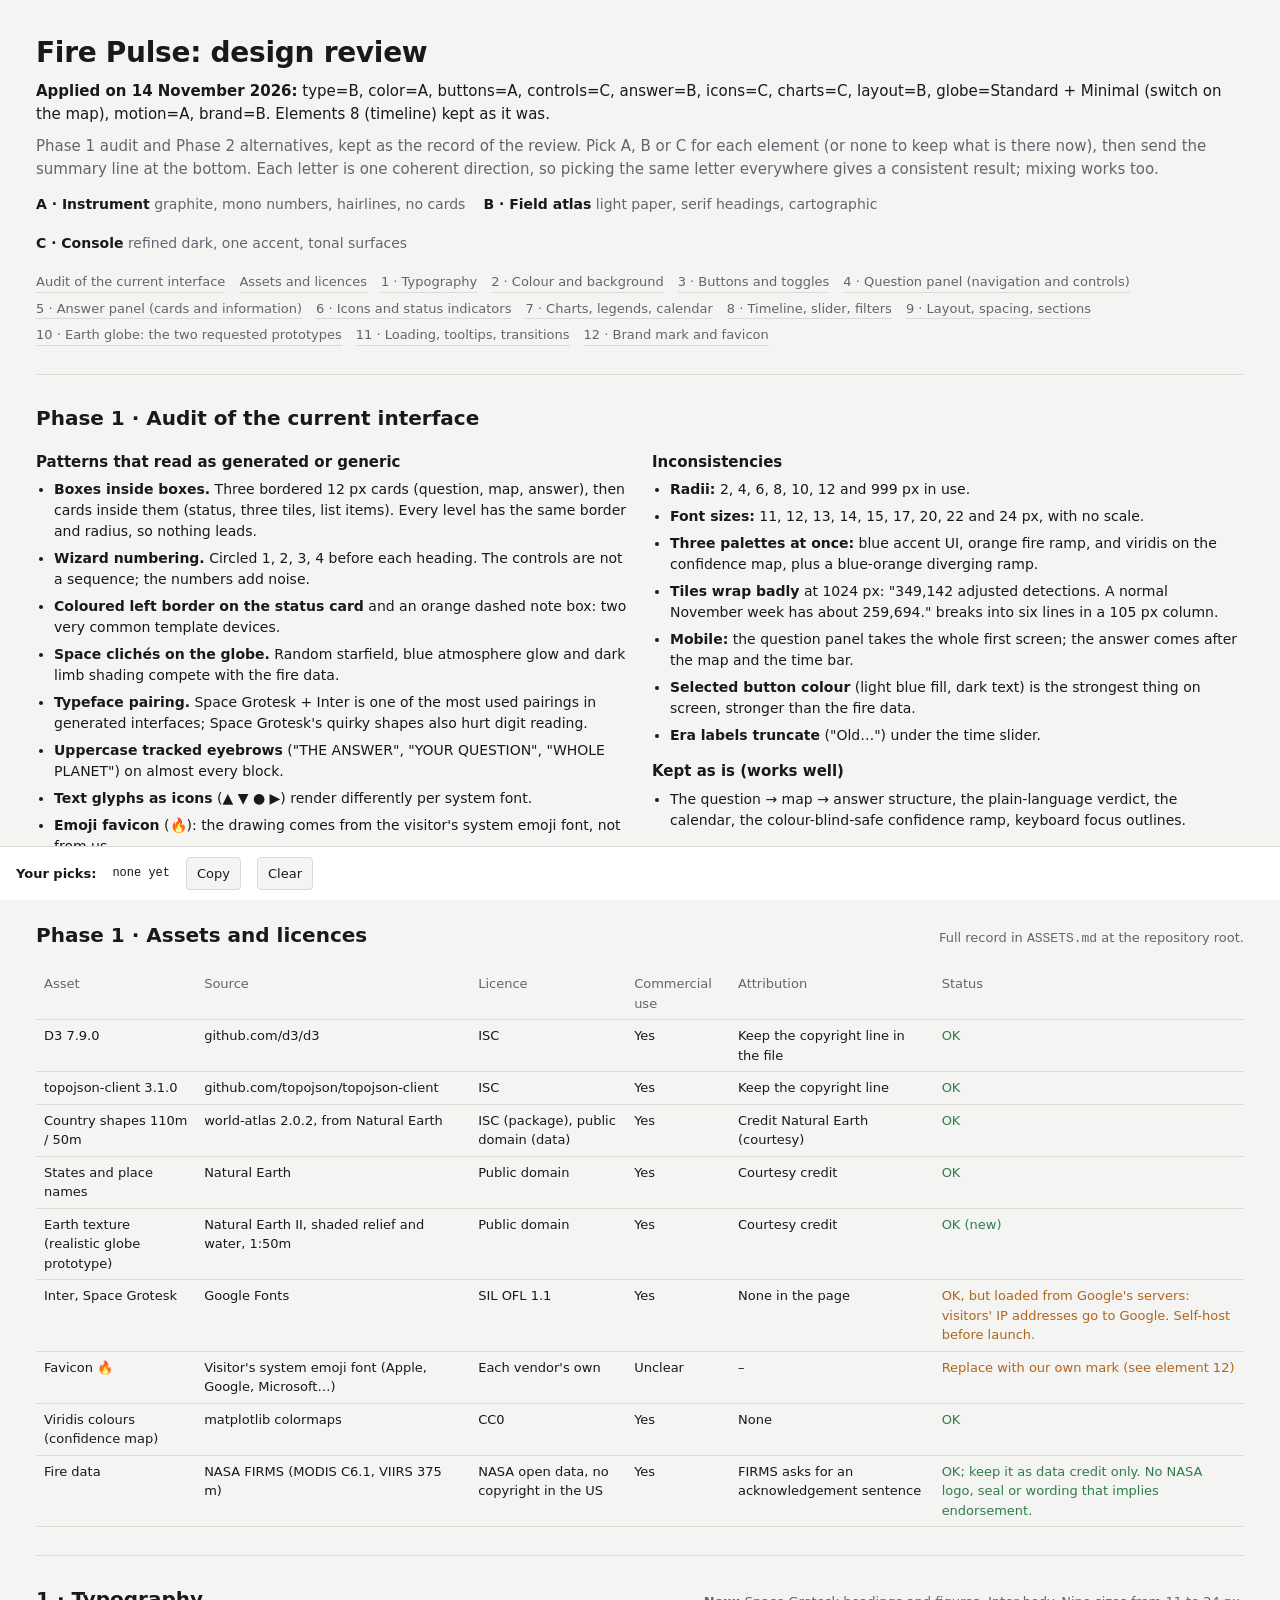
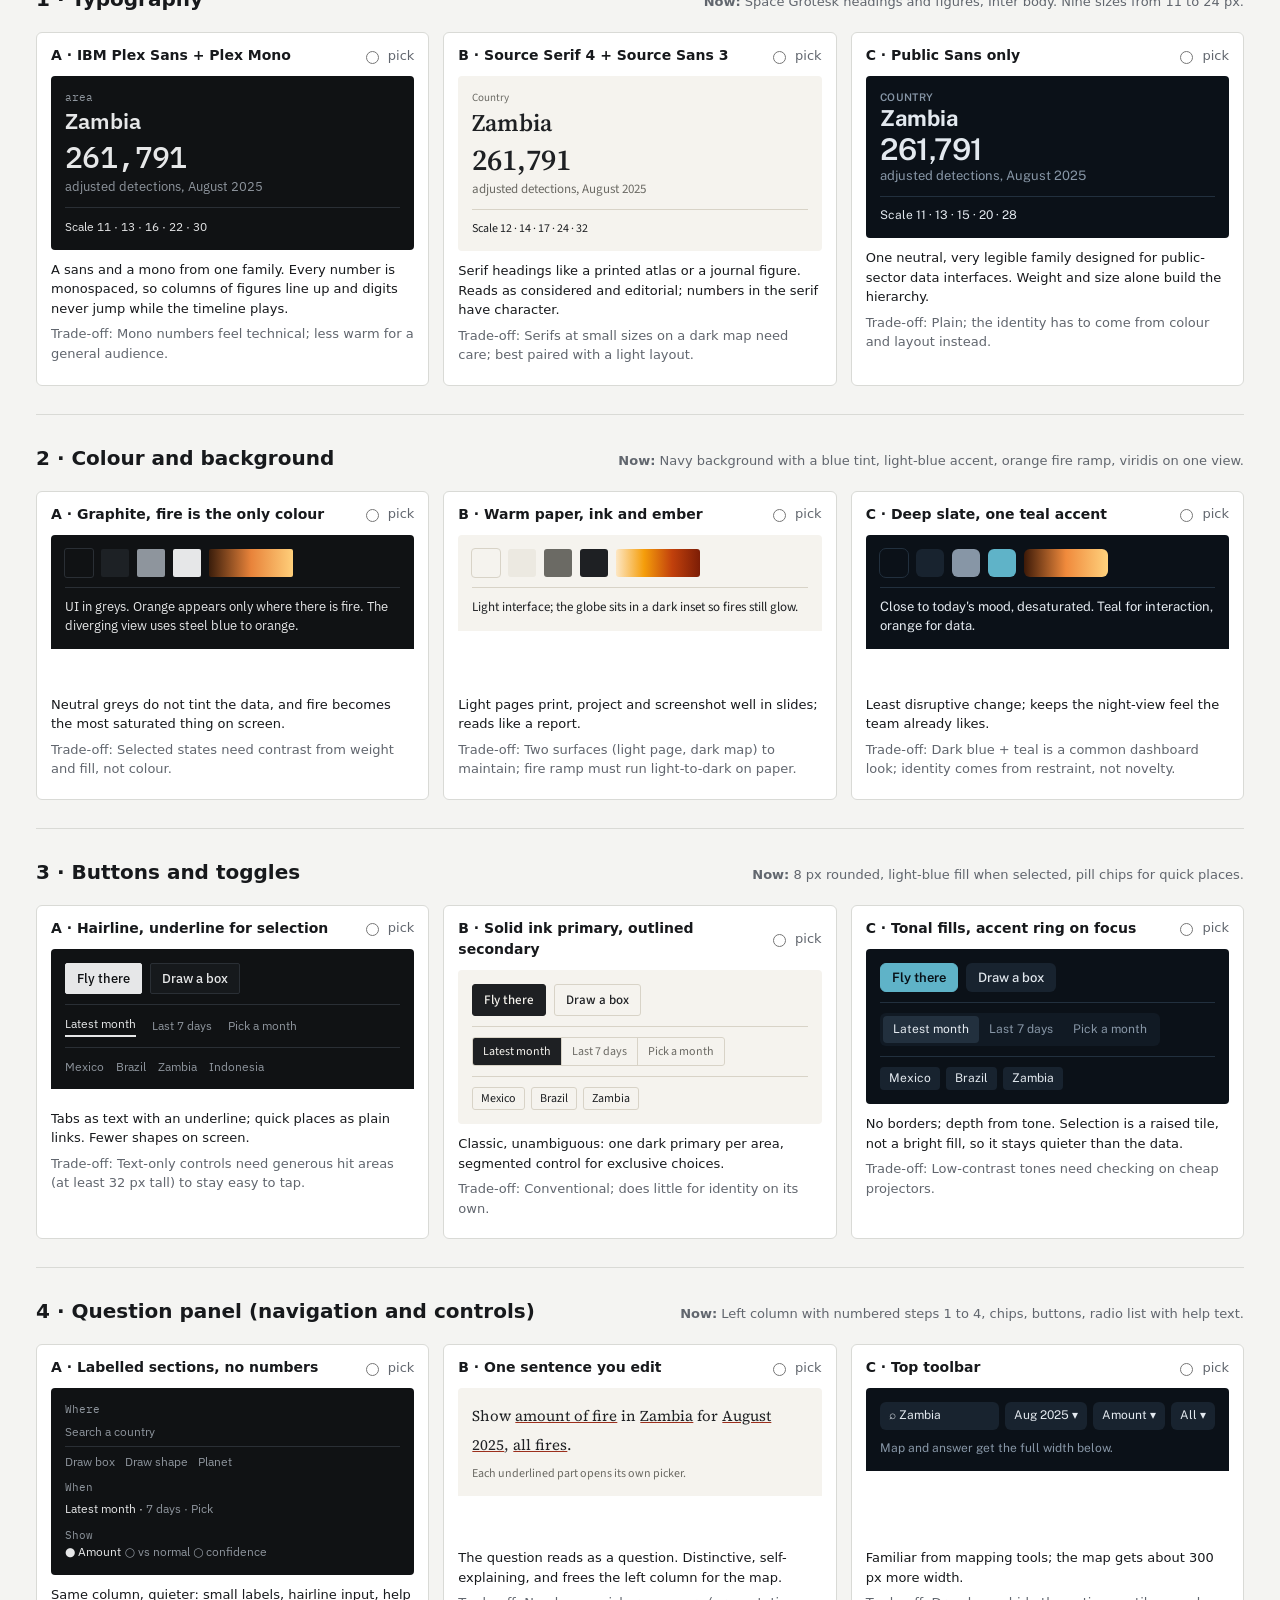
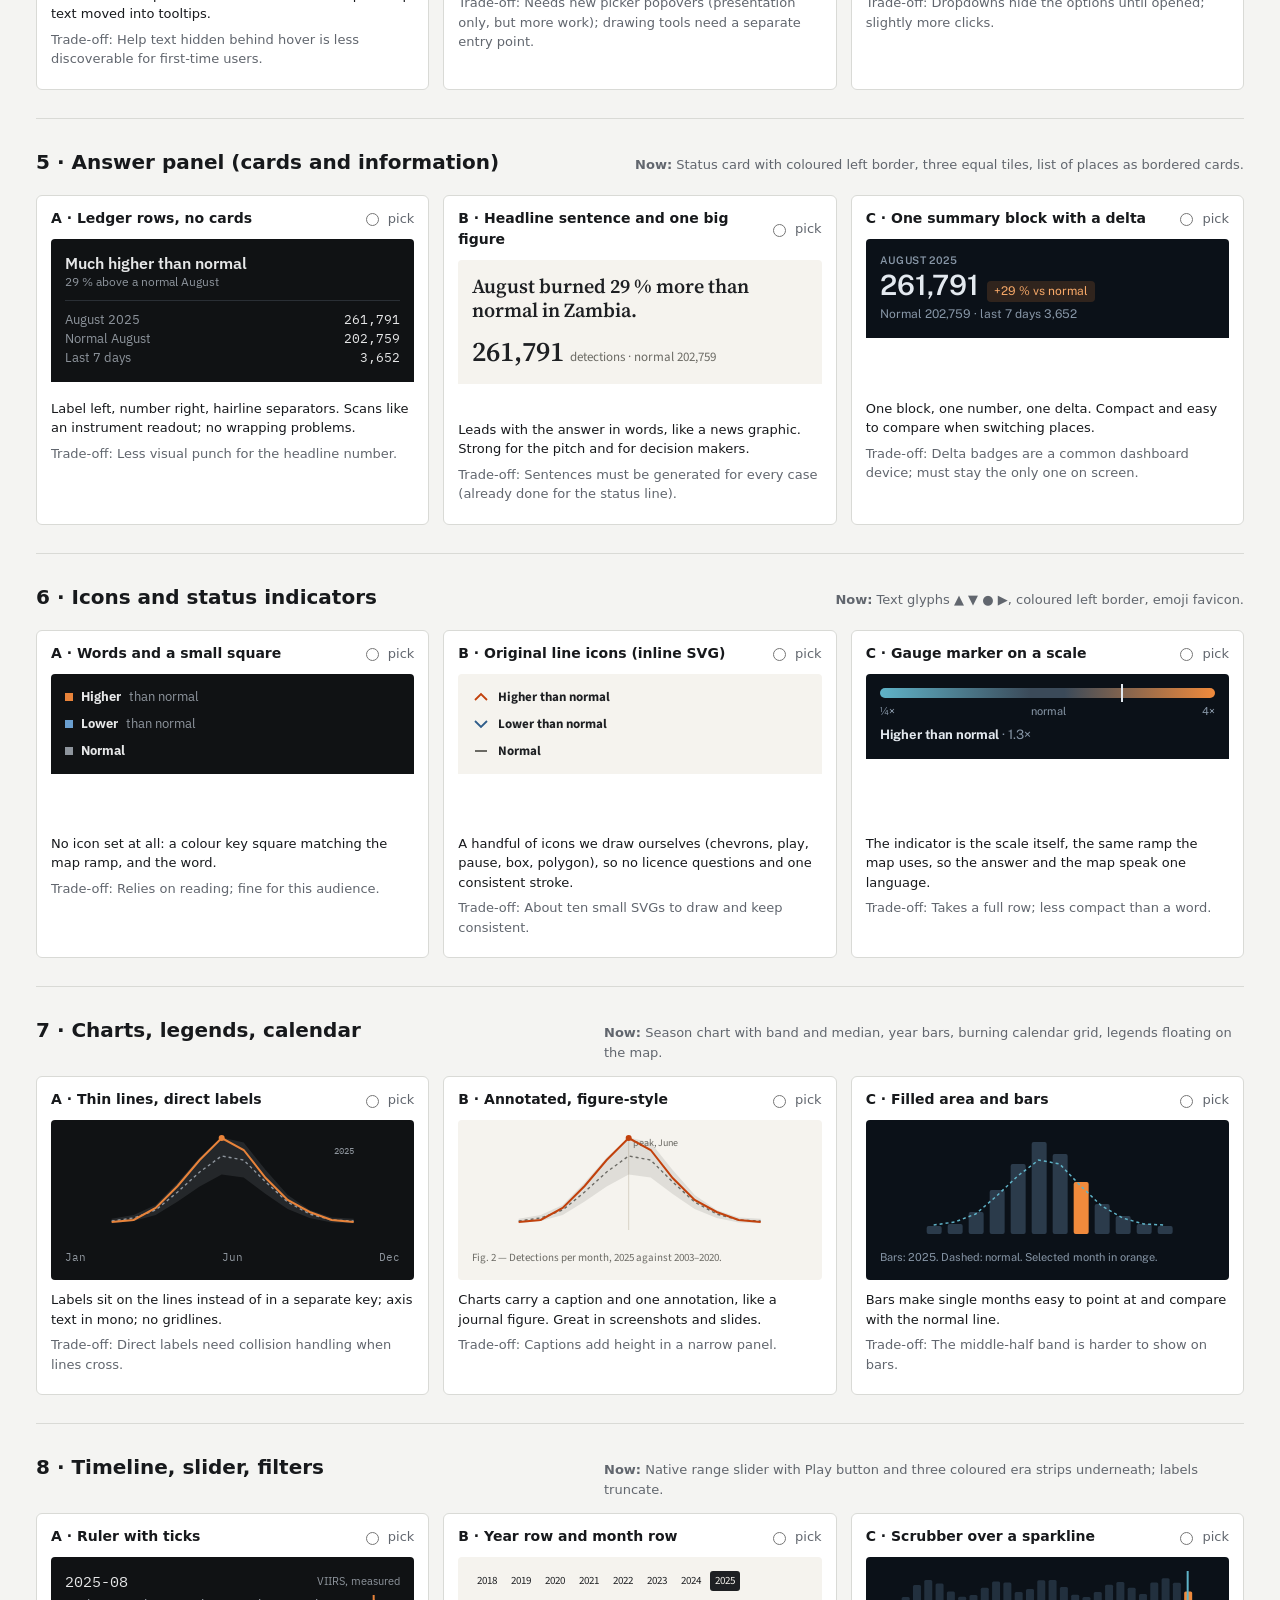
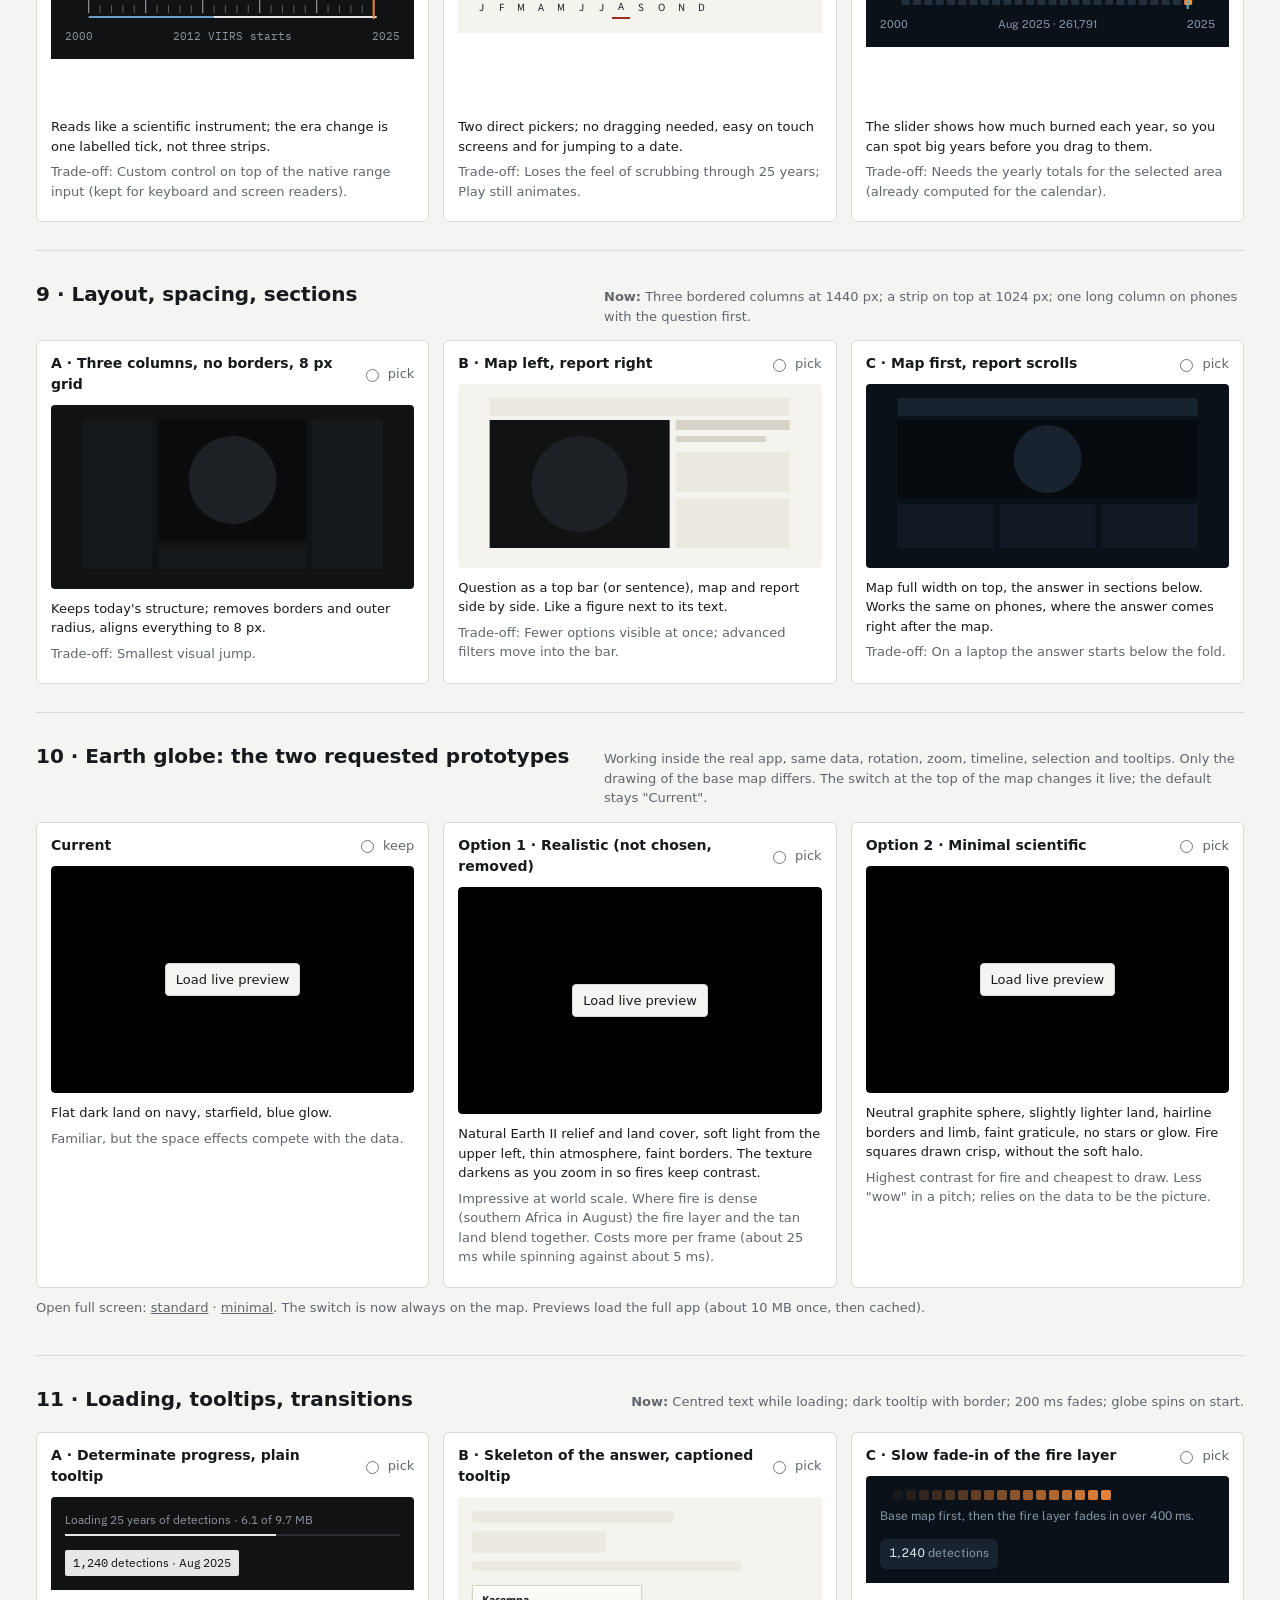
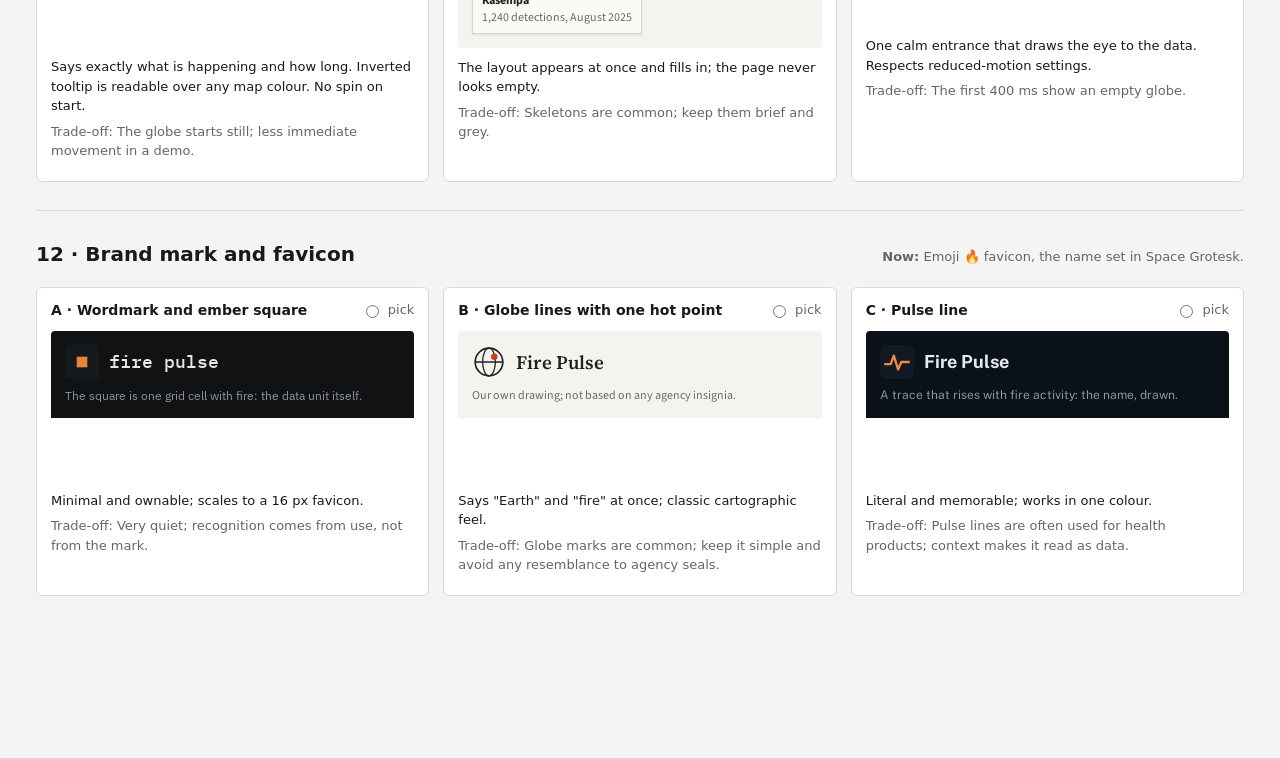
==== static/design/index.html @ ddbab0bd "Redesign the interface: Presentation and Research modes Presentation only; data, API, harmonization " ====
<!doctype html>
<html lang="en">
<head>
<meta charset="utf-8">
<meta name="viewport" content="width=device-width, initial-scale=1">
<title>Fire Pulse design review</title>
<link rel="icon" href="data:image/svg+xml,%3Csvg xmlns='http://www.w3.org/2000/svg' viewBox='0 0 32 32'%3E%3Crect width='32' height='32' rx='4' fill='%23111316'/%3E%3Cpath d='M4 20h6l3-9 4 14 3-8h8' fill='none' stroke='%23e8833a' stroke-width='2.4' stroke-linejoin='round'/%3E%3C/svg%3E">
<!-- All five families are SIL Open Font License 1.1 (commercial use allowed). Loaded here only to preview them. -->
<link rel="stylesheet" href="https://fonts.googleapis.com/css2?family=IBM+Plex+Mono:wght@400;500&family=IBM+Plex+Sans:wght@400;500;600&family=Public+Sans:wght@400;500;600;700&family=Source+Sans+3:wght@400;600&family=Source+Serif+4:opsz,wght@8..60,500;8..60,600&display=swap">
<style>
/* Page chrome: neutral, so it does not take sides between the three directions. */
:root{--bg:#f4f4f2;--fg:#17191c;--muted:#61666e;--line:#d9dad6;--card:#fff;--pick:#17191c}
@media (prefers-color-scheme:dark){:root:not([data-theme="light"]){--bg:#121315;--fg:#e9e9e7;--muted:#9a9ea5;--line:#2b2d31;--card:#1a1b1e;--pick:#e9e9e7}}
:root[data-theme="dark"]{--bg:#121315;--fg:#e9e9e7;--muted:#9a9ea5;--line:#2b2d31;--card:#1a1b1e;--pick:#e9e9e7}
*{box-sizing:border-box}
body{margin:0;background:var(--bg);color:var(--fg);font:15px/1.5 system-ui,-apple-system,"Segoe UI",sans-serif}
.wrap{max-width:1240px;margin:0 auto;padding:32px 16px 80px}
h1{font-size:28px;margin:0 0 6px;letter-spacing:-.01em}
h2{font-size:20px;margin:0 0 4px}
h3{font-size:15px;margin:0}
p{margin:0 0 10px}
.muted{color:var(--muted)}
a{color:inherit}
nav.toc{display:flex;flex-wrap:wrap;gap:6px 14px;margin:18px 0 28px;font-size:13px}
nav.toc a{color:var(--muted);text-decoration:none;border-bottom:1px solid var(--line)}
section.cat{border-top:1px solid var(--line);padding:28px 0}
.cat-head{display:flex;flex-wrap:wrap;justify-content:space-between;align-items:baseline;gap:8px;margin-bottom:14px}
.now{font-size:13px;color:var(--muted);max-width:640px}
.opts{display:grid;grid-template-columns:repeat(3,minmax(0,1fr));gap:14px}
@media (max-width:900px){.opts{grid-template-columns:minmax(0,1fr)}}
.opt{background:var(--card);border:1px solid var(--line);border-radius:6px;display:flex;flex-direction:column;min-width:0}
.opt.sel{outline:2px solid var(--pick);outline-offset:-1px}
.opt-top{display:flex;justify-content:space-between;align-items:center;gap:8px;padding:12px 14px 0}
.opt-top b{font-size:14px}
.opt label{font-size:13px;display:flex;align-items:center;gap:6px;cursor:pointer;color:var(--muted)}
.prev{margin:10px 14px;border-radius:4px;overflow:hidden;min-height:150px}
.why{padding:0 14px 14px;font-size:13px}
.why p{margin:0 0 6px}
.why .t{color:var(--muted)}
.audit{display:grid;grid-template-columns:minmax(0,1fr) minmax(0,1fr);gap:24px}
@media (max-width:900px){.audit{grid-template-columns:minmax(0,1fr)}}
.audit ul{margin:6px 0 0;padding-left:18px;font-size:14px}
.audit li{margin-bottom:6px}
table{border-collapse:collapse;width:100%;font-size:13px}
th,td{text-align:left;padding:6px 8px;border-bottom:1px solid var(--line);vertical-align:top}
th{color:var(--muted);font-weight:500}
.ok{color:#2f7d4a} .warn{color:#b0661c}
@media (prefers-color-scheme:dark){:root:not([data-theme="light"]) .ok{color:#6fc28a} :root:not([data-theme="light"]) .warn{color:#e6a35c}}
.scroll{overflow-x:auto}
.summary{position:sticky;bottom:0;background:var(--card);border-top:1px solid var(--line);padding:10px 16px;display:flex;flex-wrap:wrap;gap:8px 16px;align-items:center;font-size:13px;z-index:5}
.summary code{font:12px ui-monospace,monospace;white-space:normal}
.summary button,.btnlink{font:inherit;font-size:13px;border:1px solid var(--line);background:var(--bg);color:var(--fg);border-radius:4px;padding:6px 10px;cursor:pointer;text-decoration:none}
.globes{display:grid;grid-template-columns:repeat(3,minmax(0,1fr));gap:14px}
@media (max-width:900px){.globes{grid-template-columns:minmax(0,1fr)}}
.gframe{aspect-ratio:16/10;background:#000;border-radius:4px;overflow:hidden;display:grid;place-items:center;color:#9a9ea5;font-size:13px}
.gframe iframe{width:100%;height:100%;border:0}

/* ---------- the three directions: their tokens ---------- */
.dA{--c-bg:#101214;--c-s1:#16191c;--c-s2:#1d2125;--c-line:#2a2f35;--c-fg:#e6e7e8;--c-mu:#8e959d;--c-ac:#e6e7e8;--c-fire:#e8833a;--c-fire2:#ffcf7a;--c-cool:#6a9fd0;
  --c-sans:"IBM Plex Sans",system-ui,sans-serif;--c-num:"IBM Plex Mono",ui-monospace,monospace;--c-head:"IBM Plex Sans",system-ui,sans-serif;--c-r:2px}
.dB{--c-bg:#f5f3ee;--c-s1:#fbfaf7;--c-s2:#ecE9e1;--c-line:#d8d3c7;--c-fg:#1e2023;--c-mu:#6b6a64;--c-ac:#9c2f1c;--c-fire:#c2410c;--c-fire2:#f59e0b;--c-cool:#2f5d8a;
  --c-sans:"Source Sans 3",system-ui,sans-serif;--c-num:"Source Sans 3",system-ui,sans-serif;--c-head:"Source Serif 4",Georgia,serif;--c-r:3px}
.dC{--c-bg:#0b1118;--c-s1:#111a24;--c-s2:#18232f;--c-line:#22303e;--c-fg:#e3e9ef;--c-mu:#8796a6;--c-ac:#5fb3c8;--c-fire:#f08a3c;--c-fire2:#ffd27d;--c-cool:#5fb3c8;
  --c-sans:"Public Sans",system-ui,sans-serif;--c-num:"Public Sans",system-ui,sans-serif;--c-head:"Public Sans",system-ui,sans-serif;--c-r:6px}
.dA,.dB,.dC{background:var(--c-bg);color:var(--c-fg);font:13px/1.45 var(--c-sans);padding:14px}
.dA .n,.dB .n,.dC .n{font-family:var(--c-num);font-variant-numeric:tabular-nums}
.mu{color:var(--c-mu)}
.k{font-size:11px;color:var(--c-mu)}
.dA .k{font-family:var(--c-num);letter-spacing:0;text-transform:none}
.dC .k{text-transform:uppercase;letter-spacing:.06em;font-weight:600;font-size:10.5px}
.hr{height:1px;background:var(--c-line);margin:10px 0}
.row{display:flex;gap:8px;align-items:center;flex-wrap:wrap}
.sw{width:28px;height:28px;border-radius:var(--c-r);display:inline-block}
.btn{font:500 13px var(--c-sans);border-radius:var(--c-r);padding:6px 11px;cursor:pointer;border:1px solid var(--c-line);background:var(--c-s1);color:var(--c-fg)}
.seg{display:inline-flex;border:1px solid var(--c-line);border-radius:var(--c-r);overflow:hidden}
.seg span{padding:5px 10px;font-size:12px;color:var(--c-mu);cursor:pointer}
.seg span+span{border-left:1px solid var(--c-line)}
</style>
</head>
<body>
<div class="wrap">
  <h1>Fire Pulse: design review</h1>
  <p><b>Applied on 14 November 2026:</b> type=B, color=A, buttons=A, controls=C, answer=B, icons=C, charts=C, layout=B, globe=Standard + Minimal (switch on the map), motion=A, brand=B. Elements 8 (timeline) kept as it was.</p>
  <p class="muted">Phase 1 audit and Phase 2 alternatives, kept as the record of the review. Pick A, B or C for each element (or none to keep what is there now), then send the summary line at the bottom. Each letter is one coherent direction, so picking the same letter everywhere gives a consistent result; mixing works too.</p>
  <div class="row" style="gap:18px;margin:14px 0 0;font-size:14px">
    <span><b>A · Instrument</b> <span class="muted">graphite, mono numbers, hairlines, no cards</span></span>
    <span><b>B · Field atlas</b> <span class="muted">light paper, serif headings, cartographic</span></span>
    <span><b>C · Console</b> <span class="muted">refined dark, one accent, tonal surfaces</span></span>
  </div>
  <nav class="toc" id="toc"></nav>

  <section class="cat" id="audit">
    <div class="cat-head"><h2>Phase 1 · Audit of the current interface</h2></div>
    <div class="audit">
      <div>
        <h3>Patterns that read as generated or generic</h3>
        <ul>
          <li><b>Boxes inside boxes.</b> Three bordered 12 px cards (question, map, answer), then cards inside them (status, three tiles, list items). Every level has the same border and radius, so nothing leads.</li>
          <li><b>Wizard numbering.</b> Circled 1, 2, 3, 4 before each heading. The controls are not a sequence; the numbers add noise.</li>
          <li><b>Coloured left border on the status card</b> and an orange dashed note box: two very common template devices.</li>
          <li><b>Space clichés on the globe.</b> Random starfield, blue atmosphere glow and dark limb shading compete with the fire data.</li>
          <li><b>Typeface pairing.</b> Space Grotesk + Inter is one of the most used pairings in generated interfaces; Space Grotesk's quirky shapes also hurt digit reading.</li>
          <li><b>Uppercase tracked eyebrows</b> ("THE ANSWER", "YOUR QUESTION", "WHOLE PLANET") on almost every block.</li>
          <li><b>Text glyphs as icons</b> (▲ ▼ ● ▶) render differently per system font.</li>
          <li><b>Emoji favicon</b> (🔥): the drawing comes from the visitor's system emoji font, not from us.</li>
        </ul>
      </div>
      <div>
        <h3>Inconsistencies</h3>
        <ul>
          <li><b>Radii:</b> 2, 4, 6, 8, 10, 12 and 999 px in use.</li>
          <li><b>Font sizes:</b> 11, 12, 13, 14, 15, 17, 20, 22 and 24 px, with no scale.</li>
          <li><b>Three palettes at once:</b> blue accent UI, orange fire ramp, and viridis on the confidence map, plus a blue-orange diverging ramp.</li>
          <li><b>Tiles wrap badly</b> at 1024 px: "349,142 adjusted detections. A normal November week has about 259,694." breaks into six lines in a 105 px column.</li>
          <li><b>Mobile:</b> the question panel takes the whole first screen; the answer comes after the map and the time bar.</li>
          <li><b>Selected button colour</b> (light blue fill, dark text) is the strongest thing on screen, stronger than the fire data.</li>
          <li><b>Era labels truncate</b> ("Old…") under the time slider.</li>
        </ul>
        <h3 style="margin-top:14px">Kept as is (works well)</h3>
        <ul>
          <li>The question → map → answer structure, the plain-language verdict, the calendar, the colour-blind-safe confidence ramp, keyboard focus outlines.</li>
        </ul>
      </div>
    </div>
  </section>

  <section class="cat" id="licensing">
    <div class="cat-head"><h2>Phase 1 · Assets and licences</h2><span class="now">Full record in <code>ASSETS.md</code> at the repository root.</span></div>
    <div class="scroll"><table>
      <tr><th>Asset</th><th>Source</th><th>Licence</th><th>Commercial use</th><th>Attribution</th><th>Status</th></tr>
      <tr><td>D3 7.9.0</td><td>github.com/d3/d3</td><td>ISC</td><td>Yes</td><td>Keep the copyright line in the file</td><td class="ok">OK</td></tr>
      <tr><td>topojson-client 3.1.0</td><td>github.com/topojson/topojson-client</td><td>ISC</td><td>Yes</td><td>Keep the copyright line</td><td class="ok">OK</td></tr>
      <tr><td>Country shapes 110m / 50m</td><td>world-atlas 2.0.2, from Natural Earth</td><td>ISC (package), public domain (data)</td><td>Yes</td><td>Credit Natural Earth (courtesy)</td><td class="ok">OK</td></tr>
      <tr><td>States and place names</td><td>Natural Earth</td><td>Public domain</td><td>Yes</td><td>Courtesy credit</td><td class="ok">OK</td></tr>
      <tr><td>Earth texture (realistic globe prototype)</td><td>Natural Earth II, shaded relief and water, 1:50m</td><td>Public domain</td><td>Yes</td><td>Courtesy credit</td><td class="ok">OK (new)</td></tr>
      <tr><td>Inter, Space Grotesk</td><td>Google Fonts</td><td>SIL OFL 1.1</td><td>Yes</td><td>None in the page</td><td class="warn">OK, but loaded from Google's servers: visitors' IP addresses go to Google. Self-host before launch.</td></tr>
      <tr><td>Favicon 🔥</td><td>Visitor's system emoji font (Apple, Google, Microsoft…)</td><td>Each vendor's own</td><td>Unclear</td><td>–</td><td class="warn">Replace with our own mark (see element 12)</td></tr>
      <tr><td>Viridis colours (confidence map)</td><td>matplotlib colormaps</td><td>CC0</td><td>Yes</td><td>None</td><td class="ok">OK</td></tr>
      <tr><td>Fire data</td><td>NASA FIRMS (MODIS C6.1, VIIRS 375 m)</td><td>NASA open data, no copyright in the US</td><td>Yes</td><td>FIRMS asks for an acknowledgement sentence</td><td class="ok">OK; keep it as data credit only. No NASA logo, seal or wording that implies endorsement.</td></tr>
    </table></div>
  </section>

  <div id="cats"></div>

  <section class="cat" id="globe">
    <div class="cat-head"><h2>10 · Earth globe: the two requested prototypes</h2><span class="now">Working inside the real app, same data, rotation, zoom, timeline, selection and tooltips. Only the drawing of the base map differs. The switch at the top of the map changes it live; the default stays "Current".</span></div>
    <div class="globes">
      <div class="opt" data-cat="globe" data-v="current"><div class="opt-top"><b>Current</b><label><input type="radio" name="globe" value="current"> keep</label></div>
        <div class="prev"><div class="gframe" data-src="/?globe=standard#a=world&t=2025-08"><button class="btnlink" type="button">Load live preview</button></div></div>
        <div class="why"><p>Flat dark land on navy, starfield, blue glow.</p><p class="t">Familiar, but the space effects compete with the data.</p></div></div>
      <div class="opt" data-cat="globe" data-v="realistic"><div class="opt-top"><b>Option 1 · Realistic (not chosen, removed)</b><label><input type="radio" name="globe" value="realistic"> pick</label></div>
        <div class="prev"><div class="gframe" data-src="/?globe=standard#a=world&t=2025-08"><button class="btnlink" type="button">Load live preview</button></div></div>
        <div class="why"><p>Natural Earth II relief and land cover, soft light from the upper left, thin atmosphere, faint borders. The texture darkens as you zoom in so fires keep contrast.</p><p class="t">Impressive at world scale. Where fire is dense (southern Africa in August) the fire layer and the tan land blend together. Costs more per frame (about 25 ms while spinning against about 5 ms).</p></div></div>
      <div class="opt" data-cat="globe" data-v="scientific"><div class="opt-top"><b>Option 2 · Minimal scientific</b><label><input type="radio" name="globe" value="scientific"> pick</label></div>
        <div class="prev"><div class="gframe" data-src="/?globe=minimal#a=world&t=2025-08"><button class="btnlink" type="button">Load live preview</button></div></div>
        <div class="why"><p>Neutral graphite sphere, slightly lighter land, hairline borders and limb, faint graticule, no stars or glow. Fire squares drawn crisp, without the soft halo.</p><p class="t">Highest contrast for fire and cheapest to draw. Less "wow" in a pitch; relies on the data to be the picture.</p></div></div>
    </div>
    <p class="muted" style="margin-top:10px;font-size:13px">Open full screen: <a href="/?globe=standard">standard</a> · <a href="/?globe=minimal">minimal</a>. The switch is now always on the map. Previews load the full app (about 10 MB once, then cached).</p>
  </section>
</div>

<div class="summary"><b>Your picks:</b> <code id="sumLine">none yet</code> <button type="button" id="copy">Copy</button> <button type="button" id="reset">Clear</button> <span id="copied" class="muted"></span></div>

<script>
/* Each element: what it is now, then A, B, C as [title, preview HTML, rationale, trade-off]. Previews use the
   direction tokens (.dA .dB .dC) defined above. */
const season = (stroke, band, med, cur, extra='') => {
  const pts = [8,10,22,44,70,92,80,52,30,18,10,8], md = [9,12,20,38,58,74,70,48,28,16,10,9];
  const x = i => 10 + i*22, y = v => 96 - v;
  const P = a => a.map((v,i) => `${x(i)},${y(v)}`).join(' ');
  return `<svg viewBox="0 0 262 110" width="100%" height="110" aria-hidden="true">
    ${extra}
    <polygon points="${md.map((v,i)=>`${x(i)},${y(v*1.25)}`).join(' ')} ${md.slice().reverse().map((v,i)=>`${x(11-i)},${y(v*.75)}`).join(' ')}" fill="${band}" />
    <polyline points="${P(md)}" fill="none" stroke="${med}" stroke-width="1.4" stroke-dasharray="3 3"/>
    <polyline points="${P(pts)}" fill="none" stroke="${cur}" stroke-width="2"/>
    <circle cx="${x(5)}" cy="${y(92)}" r="3" fill="${cur}"/>
  </svg>`;
};
const CATS = [
 {id:'type', name:'1 · Typography', now:'Space Grotesk headings and figures, Inter body. Nine sizes from 11 to 24 px.',
  A:['IBM Plex Sans + Plex Mono', `<div class="dA"><div class="k">area</div><div style="font:600 22px var(--c-head)">Zambia</div><div class="n" style="font-size:30px;font-weight:500;letter-spacing:-.02em">261,791</div><div class="mu">adjusted detections, August 2025</div><div class="hr"></div><div style="font-size:12px">Scale 11 · 13 · 16 · 22 · 30</div></div>`,
     'A sans and a mono from one family. Every number is monospaced, so columns of figures line up and digits never jump while the timeline plays.', 'Mono numbers feel technical; less warm for a general audience.'],
  B:['Source Serif 4 + Source Sans 3', `<div class="dB"><div class="k">Country</div><div style="font:600 24px var(--c-head)">Zambia</div><div class="n" style="font:600 30px var(--c-head)">261,791</div><div class="mu">adjusted detections, August 2025</div><div class="hr"></div><div style="font-size:12px">Scale 12 · 14 · 17 · 24 · 32</div></div>`,
     'Serif headings like a printed atlas or a journal figure. Reads as considered and editorial; numbers in the serif have character.', 'Serifs at small sizes on a dark map need care; best paired with a light layout.'],
  C:['Public Sans only', `<div class="dC"><div class="k">Country</div><div style="font:700 22px var(--c-head)">Zambia</div><div class="n" style="font:600 30px var(--c-num);letter-spacing:-.02em">261,791</div><div class="mu">adjusted detections, August 2025</div><div class="hr"></div><div style="font-size:12px">Scale 11 · 13 · 15 · 20 · 28</div></div>`,
     'One neutral, very legible family designed for public-sector data interfaces. Weight and size alone build the hierarchy.', 'Plain; the identity has to come from colour and layout instead.']},
 {id:'color', name:'2 · Colour and background', now:'Navy background with a blue tint, light-blue accent, orange fire ramp, viridis on one view.',
  A:['Graphite, fire is the only colour', `<div class="dA"><div class="row"><span class="sw" style="background:#101214;outline:1px solid #2a2f35"></span><span class="sw" style="background:#1d2125"></span><span class="sw" style="background:#8e959d"></span><span class="sw" style="background:#e6e7e8"></span><span class="sw" style="background:linear-gradient(90deg,#3a1d0b,#e8833a,#ffcf7a);width:84px"></span></div><div class="hr"></div><div>UI in greys. Orange appears only where there is fire. The diverging view uses steel blue to orange.</div></div>`,
     'Neutral greys do not tint the data, and fire becomes the most saturated thing on screen.', 'Selected states need contrast from weight and fill, not colour.'],
  B:['Warm paper, ink and ember', `<div class="dB"><div class="row"><span class="sw" style="background:#f5f3ee;outline:1px solid #d8d3c7"></span><span class="sw" style="background:#ecE9e1"></span><span class="sw" style="background:#6b6a64"></span><span class="sw" style="background:#1e2023"></span><span class="sw" style="background:linear-gradient(90deg,#fde7c4,#f59e0b,#c2410c,#7c1d06);width:84px"></span></div><div class="hr"></div><div>Light interface; the globe sits in a dark inset so fires still glow.</div></div>`,
     'Light pages print, project and screenshot well in slides; reads like a report.', 'Two surfaces (light page, dark map) to maintain; fire ramp must run light-to-dark on paper.'],
  C:['Deep slate, one teal accent', `<div class="dC"><div class="row"><span class="sw" style="background:#0b1118;outline:1px solid #22303e"></span><span class="sw" style="background:#18232f"></span><span class="sw" style="background:#8796a6"></span><span class="sw" style="background:#5fb3c8"></span><span class="sw" style="background:linear-gradient(90deg,#3d1a08,#f08a3c,#ffd27d);width:84px"></span></div><div class="hr"></div><div>Close to today's mood, desaturated. Teal for interaction, orange for data.</div></div>`,
     'Least disruptive change; keeps the night-view feel the team already likes.', 'Dark blue + teal is a common dashboard look; identity comes from restraint, not novelty.']},
 {id:'buttons', name:'3 · Buttons and toggles', now:'8 px rounded, light-blue fill when selected, pill chips for quick places.',
  A:['Hairline, underline for selection', `<div class="dA"><div class="row"><button class="btn" style="background:#e6e7e8;color:#101214;border-color:#e6e7e8">Fly there</button><button class="btn">Draw a box</button></div><div class="hr"></div><div class="row" style="gap:16px;font-size:12px"><span style="border-bottom:2px solid #e6e7e8;padding-bottom:3px">Latest month</span><span class="mu">Last 7 days</span><span class="mu">Pick a month</span></div><div class="hr"></div><div class="row mu" style="font-size:12px;gap:12px"><span>Mexico</span><span>Brazil</span><span>Zambia</span><span>Indonesia</span></div></div>`,
     'Tabs as text with an underline; quick places as plain links. Fewer shapes on screen.', 'Text-only controls need generous hit areas (at least 32 px tall) to stay easy to tap.'],
  B:['Solid ink primary, outlined secondary', `<div class="dB"><div class="row"><button class="btn" style="background:#1e2023;color:#f5f3ee;border-color:#1e2023">Fly there</button><button class="btn" style="background:transparent">Draw a box</button></div><div class="hr"></div><div class="seg"><span style="background:#1e2023;color:#f5f3ee">Latest month</span><span>Last 7 days</span><span>Pick a month</span></div><div class="hr"></div><div class="row" style="font-size:12px;gap:6px"><span style="border:1px solid #d8d3c7;padding:2px 8px;border-radius:3px">Mexico</span><span style="border:1px solid #d8d3c7;padding:2px 8px;border-radius:3px">Brazil</span><span style="border:1px solid #d8d3c7;padding:2px 8px;border-radius:3px">Zambia</span></div></div>`,
     'Classic, unambiguous: one dark primary per area, segmented control for exclusive choices.', 'Conventional; does little for identity on its own.'],
  C:['Tonal fills, accent ring on focus', `<div class="dC"><div class="row"><button class="btn" style="background:#5fb3c8;color:#071017;border-color:#5fb3c8;font-weight:600">Fly there</button><button class="btn" style="border-color:transparent;background:#18232f">Draw a box</button></div><div class="hr"></div><div class="seg" style="background:#111a24;border-color:transparent;padding:2px"><span style="background:#22303e;color:#e3e9ef;border-radius:4px">Latest month</span><span style="border:0">Last 7 days</span><span style="border:0">Pick a month</span></div><div class="hr"></div><div class="row" style="font-size:12px;gap:6px"><span style="background:#18232f;padding:3px 9px;border-radius:4px">Mexico</span><span style="background:#18232f;padding:3px 9px;border-radius:4px">Brazil</span><span style="background:#18232f;padding:3px 9px;border-radius:4px">Zambia</span></div></div>`,
     'No borders; depth from tone. Selection is a raised tile, not a bright fill, so it stays quieter than the data.', 'Low-contrast tones need checking on cheap projectors.']},
 {id:'controls', name:'4 · Question panel (navigation and controls)', now:'Left column with numbered steps 1 to 4, chips, buttons, radio list with help text.',
  A:['Labelled sections, no numbers', `<div class="dA" style="font-size:12px"><div class="k">Where</div><div style="border-bottom:1px solid #2a2f35;padding:5px 0" class="mu">Search a country</div><div class="row mu" style="gap:10px;margin:6px 0 10px"><span>Draw box</span><span>Draw shape</span><span>Planet</span></div><div class="k">When</div><div style="margin:4px 0 10px">Latest month · <span class="mu">7 days · Pick</span></div><div class="k">Show</div><div>● Amount  <span class="mu">○ vs normal  ○ confidence</span></div></div>`,
     'Same column, quieter: small labels, hairline input, help text moved into tooltips.', 'Help text hidden behind hover is less discoverable for first-time users.'],
  B:['One sentence you edit', `<div class="dB" style="font:15px/1.9 var(--c-head)">Show <u style="text-decoration-color:#9c2f1c">amount of fire</u> in <u style="text-decoration-color:#9c2f1c">Zambia</u> for <u style="text-decoration-color:#9c2f1c">August 2025</u>, <u style="text-decoration-color:#9c2f1c">all fires</u>.<div class="mu" style="font:12px var(--c-sans);margin-top:6px">Each underlined part opens its own picker.</div></div>`,
     'The question reads as a question. Distinctive, self-explaining, and frees the left column for the map.', 'Needs new picker popovers (presentation only, but more work); drawing tools need a separate entry point.'],
  C:['Top toolbar', `<div class="dC" style="font-size:12px"><div class="row" style="gap:6px"><span style="background:#18232f;padding:5px 9px;border-radius:6px;flex:1">⌕ Zambia</span><span style="background:#18232f;padding:5px 9px;border-radius:6px">Aug 2025 ▾</span><span style="background:#18232f;padding:5px 9px;border-radius:6px">Amount ▾</span><span style="background:#18232f;padding:5px 9px;border-radius:6px">All ▾</span></div><div class="mu" style="margin-top:10px">Map and answer get the full width below.</div></div>`,
     'Familiar from mapping tools; the map gets about 300 px more width.', 'Dropdowns hide the options until opened; slightly more clicks.']},
 {id:'answer', name:'5 · Answer panel (cards and information)', now:'Status card with coloured left border, three equal tiles, list of places as bordered cards.',
  A:['Ledger rows, no cards', `<div class="dA"><div style="font:600 16px var(--c-head)">Much higher than normal</div><div class="mu" style="font-size:12px">29 % above a normal August</div><div class="hr"></div><div class="row" style="justify-content:space-between"><span class="mu">August 2025</span><span class="n">261,791</span></div><div class="row" style="justify-content:space-between"><span class="mu">Normal August</span><span class="n">202,759</span></div><div class="row" style="justify-content:space-between"><span class="mu">Last 7 days</span><span class="n">3,652</span></div></div>`,
     'Label left, number right, hairline separators. Scans like an instrument readout; no wrapping problems.', 'Less visual punch for the headline number.'],
  B:['Headline sentence and one big figure', `<div class="dB"><div style="font:600 20px/1.2 var(--c-head)">August burned 29&nbsp;% more than normal in Zambia.</div><div class="row" style="margin-top:10px;align-items:baseline;gap:6px"><span class="n" style="font:600 28px var(--c-head)">261,791</span><span class="mu">detections · normal 202,759</span></div></div>`,
     'Leads with the answer in words, like a news graphic. Strong for the pitch and for decision makers.', 'Sentences must be generated for every case (already done for the status line).'],
  C:['One summary block with a delta', `<div class="dC"><div class="k">August 2025</div><div class="row" style="align-items:baseline;gap:8px"><span class="n" style="font:600 28px var(--c-num)">261,791</span><span style="background:rgba(240,138,60,.16);color:#f6a868;padding:2px 7px;border-radius:4px;font-size:12px">+29 % vs normal</span></div><div class="mu" style="font-size:12px;margin-top:4px">Normal 202,759 · last 7 days 3,652</div></div>`,
     'One block, one number, one delta. Compact and easy to compare when switching places.', 'Delta badges are a common dashboard device; must stay the only one on screen.']},
 {id:'icons', name:'6 · Icons and status indicators', now:'Text glyphs ▲ ▼ ● ▶, coloured left border, emoji favicon.',
  A:['Words and a small square', `<div class="dA"><div class="row"><span style="width:8px;height:8px;background:#e8833a;display:inline-block"></span><b>Higher</b><span class="mu">than normal</span></div><div class="row" style="margin-top:8px"><span style="width:8px;height:8px;background:#6a9fd0;display:inline-block"></span><b>Lower</b><span class="mu">than normal</span></div><div class="row" style="margin-top:8px"><span style="width:8px;height:8px;background:#8e959d;display:inline-block"></span><b>Normal</b></div></div>`,
     'No icon set at all: a colour key square matching the map ramp, and the word.', 'Relies on reading; fine for this audience.'],
  B:['Original line icons (inline SVG)', `<div class="dB"><div class="row"><svg width="18" height="18" viewBox="0 0 18 18"><path d="M3 12l6-6 6 6" fill="none" stroke="#c2410c" stroke-width="1.8"/></svg><b>Higher than normal</b></div><div class="row" style="margin-top:8px"><svg width="18" height="18" viewBox="0 0 18 18"><path d="M3 6l6 6 6-6" fill="none" stroke="#2f5d8a" stroke-width="1.8"/></svg><b>Lower than normal</b></div><div class="row" style="margin-top:8px"><svg width="18" height="18" viewBox="0 0 18 18"><path d="M3 9h12" stroke="#6b6a64" stroke-width="1.8"/></svg><b>Normal</b></div></div>`,
     'A handful of icons we draw ourselves (chevrons, play, pause, box, polygon), so no licence questions and one consistent stroke.', 'About ten small SVGs to draw and keep consistent.'],
  C:['Gauge marker on a scale', `<div class="dC"><div style="position:relative;height:10px;border-radius:5px;background:linear-gradient(90deg,#5fb3c8,#3b4a59 45%,#3b4a59 55%,#f08a3c)"><span style="position:absolute;left:72%;top:-4px;width:2px;height:18px;background:#e3e9ef"></span></div><div class="row mu" style="justify-content:space-between;font-size:11px;margin-top:6px"><span>¼×</span><span>normal</span><span>4×</span></div><div style="margin-top:6px"><b>Higher than normal</b> <span class="mu">· 1.3×</span></div></div>`,
     'The indicator is the scale itself, the same ramp the map uses, so the answer and the map speak one language.', 'Takes a full row; less compact than a word.']},
 {id:'charts', name:'7 · Charts, legends, calendar', now:'Season chart with band and median, year bars, burning calendar grid, legends floating on the map.',
  A:['Thin lines, direct labels', `<div class="dA">${season('', 'rgba(142,149,157,.16)', '#8e959d', '#e8833a', '<text x="232" y="20" fill="#8e959d" font-size="9" font-family="IBM Plex Mono">2025</text>')}<div class="row k" style="justify-content:space-between"><span>Jan</span><span>Jun</span><span>Dec</span></div></div>`,
     'Labels sit on the lines instead of in a separate key; axis text in mono; no gridlines.', 'Direct labels need collision handling when lines cross.'],
  B:['Annotated, figure-style', `<div class="dB">${season('', 'rgba(107,106,100,.16)', '#6b6a64', '#c2410c', '<line x1="120" x2="120" y1="4" y2="96" stroke="#d8d3c7"/><text x="124" y="12" fill="#6b6a64" font-size="10" font-family="Source Serif 4">peak, June</text>')}<div class="mu" style="font-size:11px">Fig. 2 — Detections per month, 2025 against 2003–2020.</div></div>`,
     'Charts carry a caption and one annotation, like a journal figure. Great in screenshots and slides.', 'Captions add height in a narrow panel.'],
  C:['Filled area and bars', `<div class="dC"><svg viewBox="0 0 262 110" width="100%" height="110" aria-hidden="true">${[8,10,22,44,70,92,80,52,30,18,10,8].map((v,i)=>`<rect x="${10+i*21}" y="${100-v}" width="15" height="${v}" rx="2" fill="${i===7?'#f08a3c':'#2b3b4b'}"/>`).join('')}<polyline points="${[9,12,20,38,58,74,70,48,28,16,10,9].map((v,i)=>`${17+i*21},${100-v}`).join(' ')}" fill="none" stroke="#5fb3c8" stroke-width="1.5" stroke-dasharray="3 3"/></svg><div class="mu" style="font-size:11px">Bars: 2025. Dashed: normal. Selected month in orange.</div></div>`,
     'Bars make single months easy to point at and compare with the normal line.', 'The middle-half band is harder to show on bars.']},
 {id:'timeline', name:'8 · Timeline, slider, filters', now:'Native range slider with Play button and three coloured era strips underneath; labels truncate.',
  A:['Ruler with ticks', `<div class="dA"><div class="row" style="justify-content:space-between"><span class="n" style="font-size:15px">2025-08</span><span class="mu" style="font-size:11px">VIIRS, measured</span></div><svg viewBox="0 0 300 30" width="100%" height="30">${Array.from({length:26},(_,i)=>`<line x1="${6+i*11.4}" x2="${6+i*11.4}" y1="${i%5===0?6:12}" y2="20" stroke="#8e959d" stroke-width="${i%5===0?1.2:.6}"/>`).join('')}<rect x="6" y="23" width="125" height="2" fill="#6a9fd0"/><rect x="131" y="23" width="163" height="2" fill="#e6e7e8"/><line x1="291" x2="291" y1="2" y2="26" stroke="#e8833a" stroke-width="2"/></svg><div class="row k" style="justify-content:space-between"><span>2000</span><span>2012 VIIRS starts</span><span>2025</span></div></div>`,
     'Reads like a scientific instrument; the era change is one labelled tick, not three strips.', 'Custom control on top of the native range input (kept for keyboard and screen readers).'],
  B:['Year row and month row', `<div class="dB"><div class="row" style="font-size:11px;gap:4px;flex-wrap:nowrap;overflow:hidden">${['2018','2019','2020','2021','2022','2023','2024','2025'].map(y=>`<span style="padding:2px 5px;${y==='2025'?'background:#1e2023;color:#f5f3ee;':''}border-radius:3px">${y}</span>`).join('')}</div><div class="row" style="font-size:11px;gap:2px;margin-top:6px">${'JFMAMJJASOND'.split('').map((m,i)=>`<span style="width:18px;text-align:center;padding:2px 0;${i===7?'border-bottom:2px solid #9c2f1c':''}">${m}</span>`).join('')}</div></div>`,
     'Two direct pickers; no dragging needed, easy on touch screens and for jumping to a date.', 'Loses the feel of scrubbing through 25 years; Play still animates.'],
  C:['Scrubber over a sparkline', `<div class="dC"><svg viewBox="0 0 300 40" width="100%" height="40">${Array.from({length:26},(_,i)=>{const h=8+22*Math.abs(Math.sin(i*.9)+Math.sin(i*.31))/2;return `<rect x="${4+i*11.3}" y="${34-h}" width="8" height="${h}" rx="1.5" fill="${i===25?'#f08a3c':'#22303e'}"/>`}).join('')}<line x1="290" x2="290" y1="0" y2="38" stroke="#5fb3c8" stroke-width="2"/></svg><div class="row mu" style="justify-content:space-between;font-size:11px"><span>2000</span><span>Aug 2025 · 261,791</span><span>2025</span></div></div>`,
     'The slider shows how much burned each year, so you can spot big years before you drag to them.', 'Needs the yearly totals for the selected area (already computed for the calendar).']},
 {id:'layout', name:'9 · Layout, spacing, sections', now:'Three bordered columns at 1440 px; a strip on top at 1024 px; one long column on phones with the question first.',
  A:['Three columns, no borders, 8 px grid', `<div class="dA"><svg viewBox="0 0 300 150" width="100%" height="150"><rect x="0" y="0" width="70" height="150" fill="#16191c"/><rect x="76" y="0" width="148" height="122" fill="#0a0b0c"/><rect x="76" y="128" width="148" height="22" fill="#16191c"/><rect x="230" y="0" width="70" height="150" fill="#16191c"/><circle cx="150" cy="61" r="44" fill="#1d2125"/></svg></div>`,
     'Keeps today\'s structure; removes borders and outer radius, aligns everything to 8 px.', 'Smallest visual jump.'],
  B:['Map left, report right', `<div class="dB"><svg viewBox="0 0 300 150" width="100%" height="150"><rect x="0" y="0" width="300" height="18" fill="#ecE9e1"/><rect x="0" y="22" width="180" height="128" fill="#101214"/><circle cx="90" cy="86" r="48" fill="#1d2125"/><rect x="186" y="22" width="114" height="10" fill="#d8d3c7"/><rect x="186" y="38" width="90" height="6" fill="#d8d3c7"/><rect x="186" y="54" width="114" height="40" fill="#ecE9e1"/><rect x="186" y="100" width="114" height="50" fill="#ecE9e1"/></svg></div>`,
     'Question as a top bar (or sentence), map and report side by side. Like a figure next to its text.', 'Fewer options visible at once; advanced filters move into the bar.'],
  C:['Map first, report scrolls', `<div class="dC"><svg viewBox="0 0 300 150" width="100%" height="150"><rect x="0" y="0" width="300" height="18" fill="#18232f"/><rect x="0" y="22" width="300" height="78" fill="#070b10"/><circle cx="150" cy="61" r="34" fill="#18232f"/><rect x="0" y="106" width="96" height="44" fill="#111a24"/><rect x="102" y="106" width="96" height="44" fill="#111a24"/><rect x="204" y="106" width="96" height="44" fill="#111a24"/></svg></div>`,
     'Map full width on top, the answer in sections below. Works the same on phones, where the answer comes right after the map.', 'On a laptop the answer starts below the fold.']},
 {id:'motion', name:'11 · Loading, tooltips, transitions', now:'Centred text while loading; dark tooltip with border; 200 ms fades; globe spins on start.',
  A:['Determinate progress, plain tooltip', `<div class="dA"><div class="mu" style="font-size:12px">Loading 25 years of detections · 6.1 of 9.7 MB</div><div style="height:2px;background:#2a2f35;margin:6px 0 14px"><div style="width:63%;height:2px;background:#e6e7e8"></div></div><div style="display:inline-block;background:#e6e7e8;color:#101214;padding:4px 8px;font-size:12px;border-radius:2px"><span class="n">1,240</span> detections · Aug 2025</div></div>`,
     'Says exactly what is happening and how long. Inverted tooltip is readable over any map colour. No spin on start.', 'The globe starts still; less immediate movement in a demo.'],
  B:['Skeleton of the answer, captioned tooltip', `<div class="dB"><div style="height:12px;width:60%;background:#ecE9e1;border-radius:3px"></div><div style="height:22px;width:40%;background:#ecE9e1;border-radius:3px;margin:8px 0"></div><div style="height:10px;width:80%;background:#ecE9e1;border-radius:3px;margin-bottom:14px"></div><div style="display:inline-block;background:#fbfaf7;border:1px solid #d8d3c7;padding:6px 9px;font-size:12px;box-shadow:0 1px 2px rgba(0,0,0,.08)"><b>Kasempa</b><br><span class="mu">1,240 detections, August 2025</span></div></div>`,
     'The layout appears at once and fills in; the page never looks empty.', 'Skeletons are common; keep them brief and grey.'],
  C:['Slow fade-in of the fire layer', `<div class="dC"><div class="row" style="gap:3px">${Array.from({length:18},(_,i)=>`<span style="width:10px;height:10px;border-radius:2px;background:#f08a3c;opacity:${(i/18).toFixed(2)}"></span>`).join('')}</div><div class="mu" style="font-size:12px;margin:8px 0 14px">Base map first, then the fire layer fades in over 400 ms.</div><div style="display:inline-block;background:#18232f;padding:6px 9px;font-size:12px;border-radius:6px"><span class="n">1,240</span> <span class="mu">detections</span></div></div>`,
     'One calm entrance that draws the eye to the data. Respects reduced-motion settings.', 'The first 400 ms show an empty globe.']},
 {id:'brand', name:'12 · Brand mark and favicon', now:'Emoji 🔥 favicon, the name set in Space Grotesk.',
  A:['Wordmark and ember square', `<div class="dA"><div class="row" style="gap:10px"><svg width="34" height="34" viewBox="0 0 32 32"><rect width="32" height="32" fill="#16191c"/><rect x="11" y="11" width="10" height="10" fill="#e8833a"/></svg><span style="font:500 18px var(--c-num)">fire&nbsp;pulse</span></div><div class="mu" style="font-size:12px;margin-top:8px">The square is one grid cell with fire: the data unit itself.</div></div>`,
     'Minimal and ownable; scales to a 16 px favicon.', 'Very quiet; recognition comes from use, not from the mark.'],
  B:['Globe lines with one hot point', `<div class="dB"><div class="row" style="gap:10px"><svg width="34" height="34" viewBox="0 0 32 32"><circle cx="16" cy="16" r="13" fill="none" stroke="#1e2023" stroke-width="1.6"/><ellipse cx="16" cy="16" rx="6" ry="13" fill="none" stroke="#1e2023" stroke-width="1.2"/><path d="M3 16h26" stroke="#1e2023" stroke-width="1.2"/><circle cx="21" cy="11" r="3" fill="#c2410c"/></svg><span style="font:600 19px var(--c-head)">Fire Pulse</span></div><div class="mu" style="font-size:12px;margin-top:8px">Our own drawing; not based on any agency insignia.</div></div>`,
     'Says "Earth" and "fire" at once; classic cartographic feel.', 'Globe marks are common; keep it simple and avoid any resemblance to agency seals.'],
  C:['Pulse line', `<div class="dC"><div class="row" style="gap:10px"><svg width="34" height="34" viewBox="0 0 32 32"><rect width="32" height="32" rx="6" fill="#111a24"/><path d="M4 18h6l3-8 4 13 3-7h8" fill="none" stroke="#f08a3c" stroke-width="2.2" stroke-linejoin="round"/></svg><span style="font:700 18px var(--c-head)">Fire Pulse</span></div><div class="mu" style="font-size:12px;margin-top:8px">A trace that rises with fire activity: the name, drawn.</div></div>`,
     'Literal and memorable; works in one colour.', 'Pulse lines are often used for health products; context makes it read as data.']},
];

const $ = id => document.getElementById(id);
const store = (() => { try { const k = 'fp-design-picks'; return {get:() => JSON.parse(localStorage.getItem(k) || '{}'), set:v => localStorage.setItem(k, JSON.stringify(v))}; } catch(e){ return {get:() => ({}), set:() => {}}; } })();
let picks = {}; try { picks = store.get(); } catch(e){ picks = {}; }

$('cats').innerHTML = CATS.map(c => `
  <section class="cat" id="${c.id}">
    <div class="cat-head"><h2>${c.name}</h2><span class="now"><b>Now:</b> ${c.now}</span></div>
    <div class="opts">${['A','B','C'].map(L => { const [t, prev, why, cost] = c[L]; return `
      <div class="opt" data-cat="${c.id}" data-v="${L}">
        <div class="opt-top"><b>${L} · ${t}</b><label><input type="radio" name="${c.id}" value="${L}"> pick</label></div>
        <div class="prev">${prev}</div>
        <div class="why"><p>${why}</p><p class="t">Trade-off: ${cost}</p></div>
      </div>`; }).join('')}</div>
  </section>`).join('');
// the globe section sits between 9 and 11 in reading order
const globeSec = $('globe'); $('cats').insertBefore(globeSec, $('motion'));
$('toc').innerHTML = [...document.querySelectorAll('section.cat')].map(s => `<a href="#${s.id}">${s.querySelector('h2').textContent.replace(/^Phase 1 · /, '')}</a>`).join('');

function sync(){
  document.querySelectorAll('.opt').forEach(o => { const on = picks[o.dataset.cat] === o.dataset.v; o.classList.toggle('sel', on); const r = o.querySelector('input'); if(r) r.checked = on; });
  const order = [...CATS.slice(0, 9).map(c => c.id), 'globe', 'motion', 'brand'];
  const parts = order.filter(k => picks[k]).map(k => `${k}=${picks[k]}`);
  $('sumLine').textContent = parts.length ? parts.join(', ') : 'none yet';
  try { store.set(picks); } catch(e){}
}
document.addEventListener('change', e => { if(e.target.matches('.opt input[type=radio]')){ picks[e.target.name] = e.target.value; sync(); } });
$('reset').onclick = () => { picks = {}; sync(); };
$('copy').onclick = () => { const t = 'Design picks: ' + $('sumLine').textContent; (navigator.clipboard ? navigator.clipboard.writeText(t) : Promise.reject()).then(() => { $('copied').textContent = 'Copied'; }, () => { $('copied').textContent = 'Select the line and copy it'; }); };
document.querySelectorAll('.gframe button').forEach(b => b.onclick = () => { const f = b.parentElement; f.innerHTML = `<iframe src="${f.dataset.src}" title="Globe preview" loading="lazy"></iframe>`; });
sync();
</script>
</body>
</html>
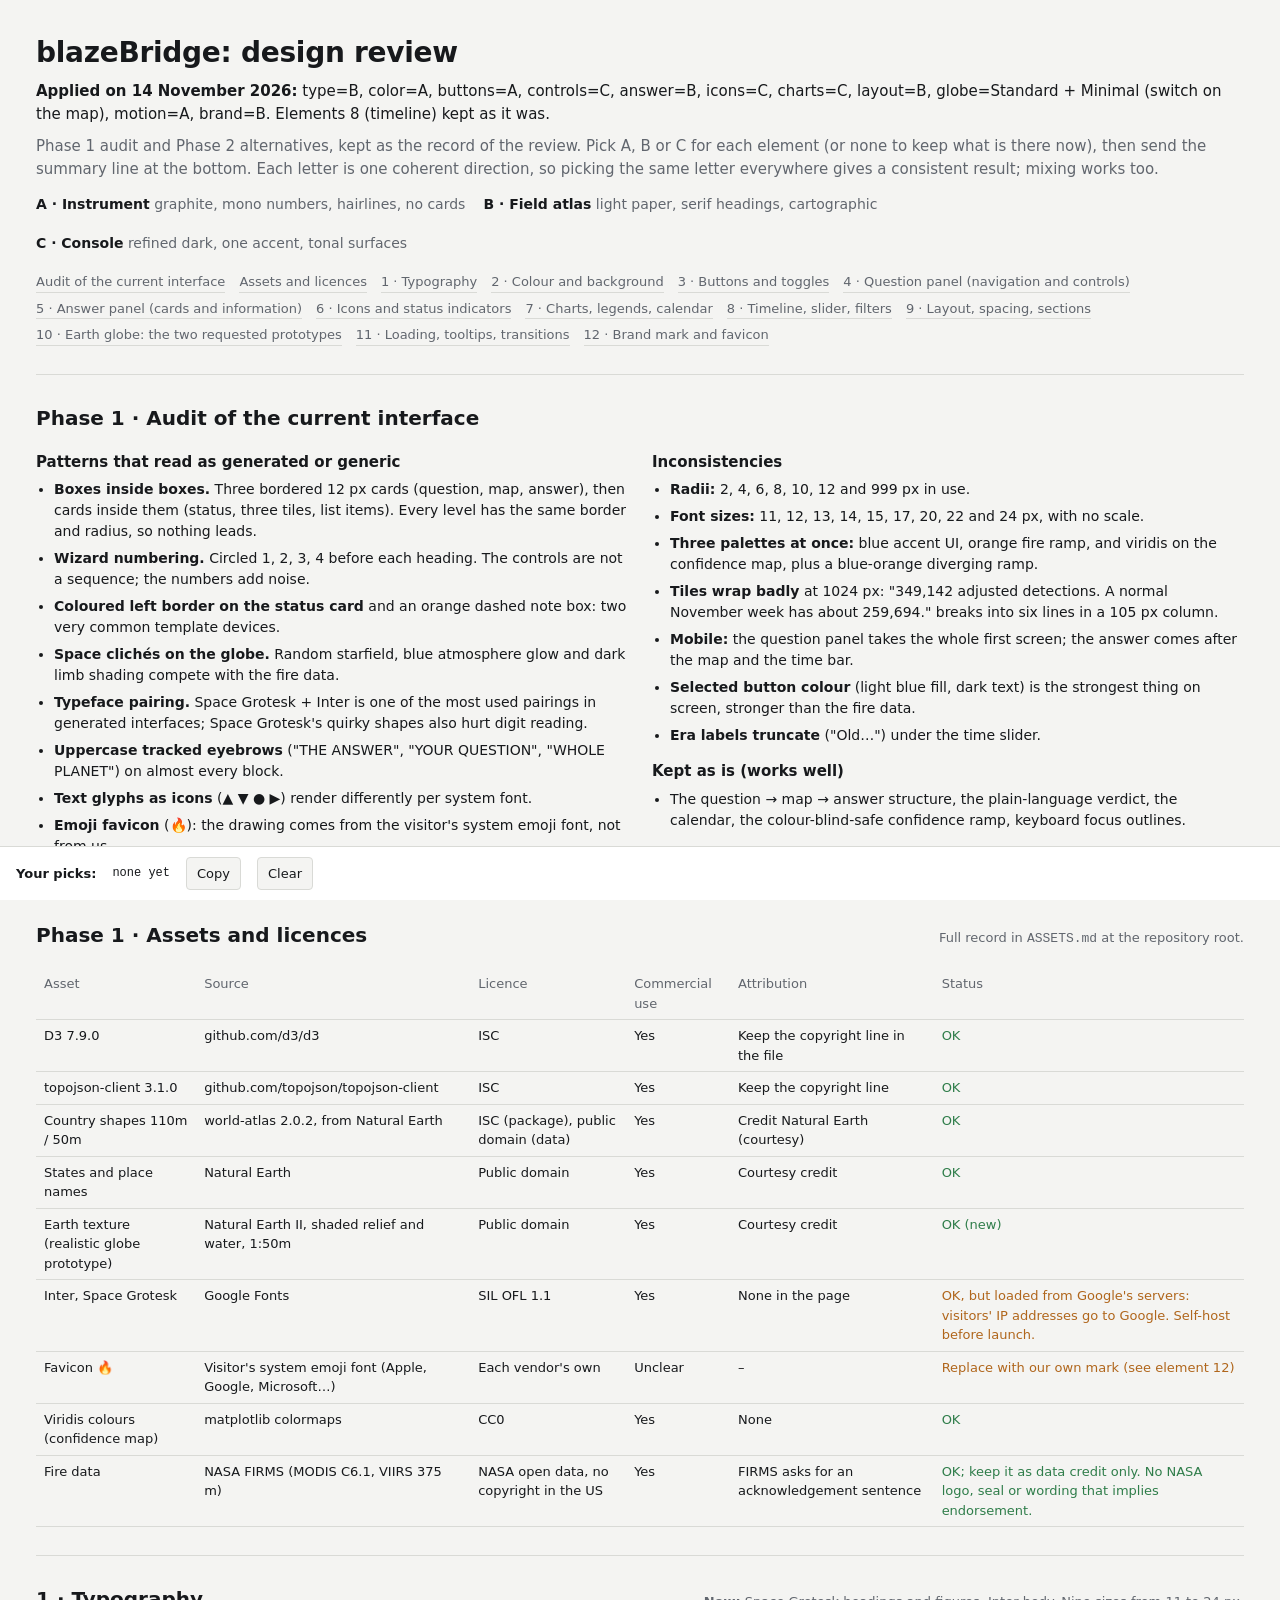
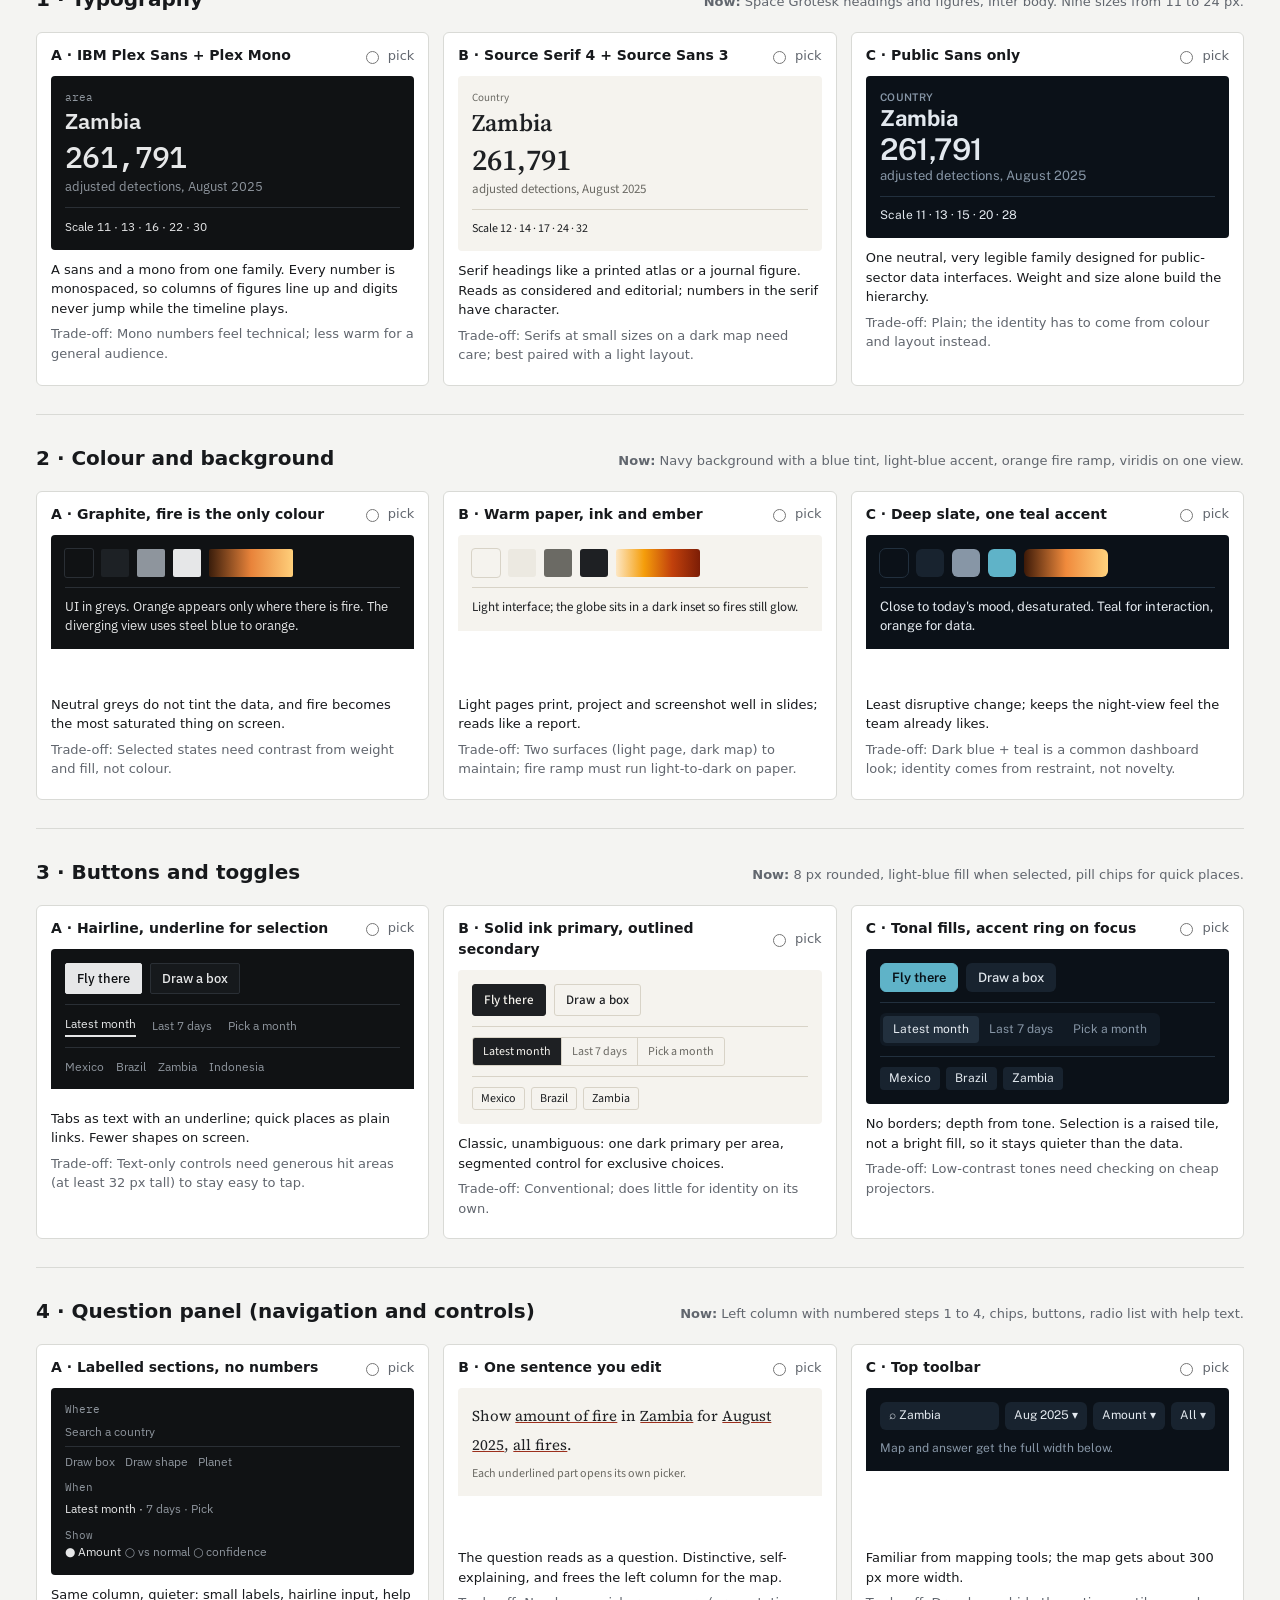
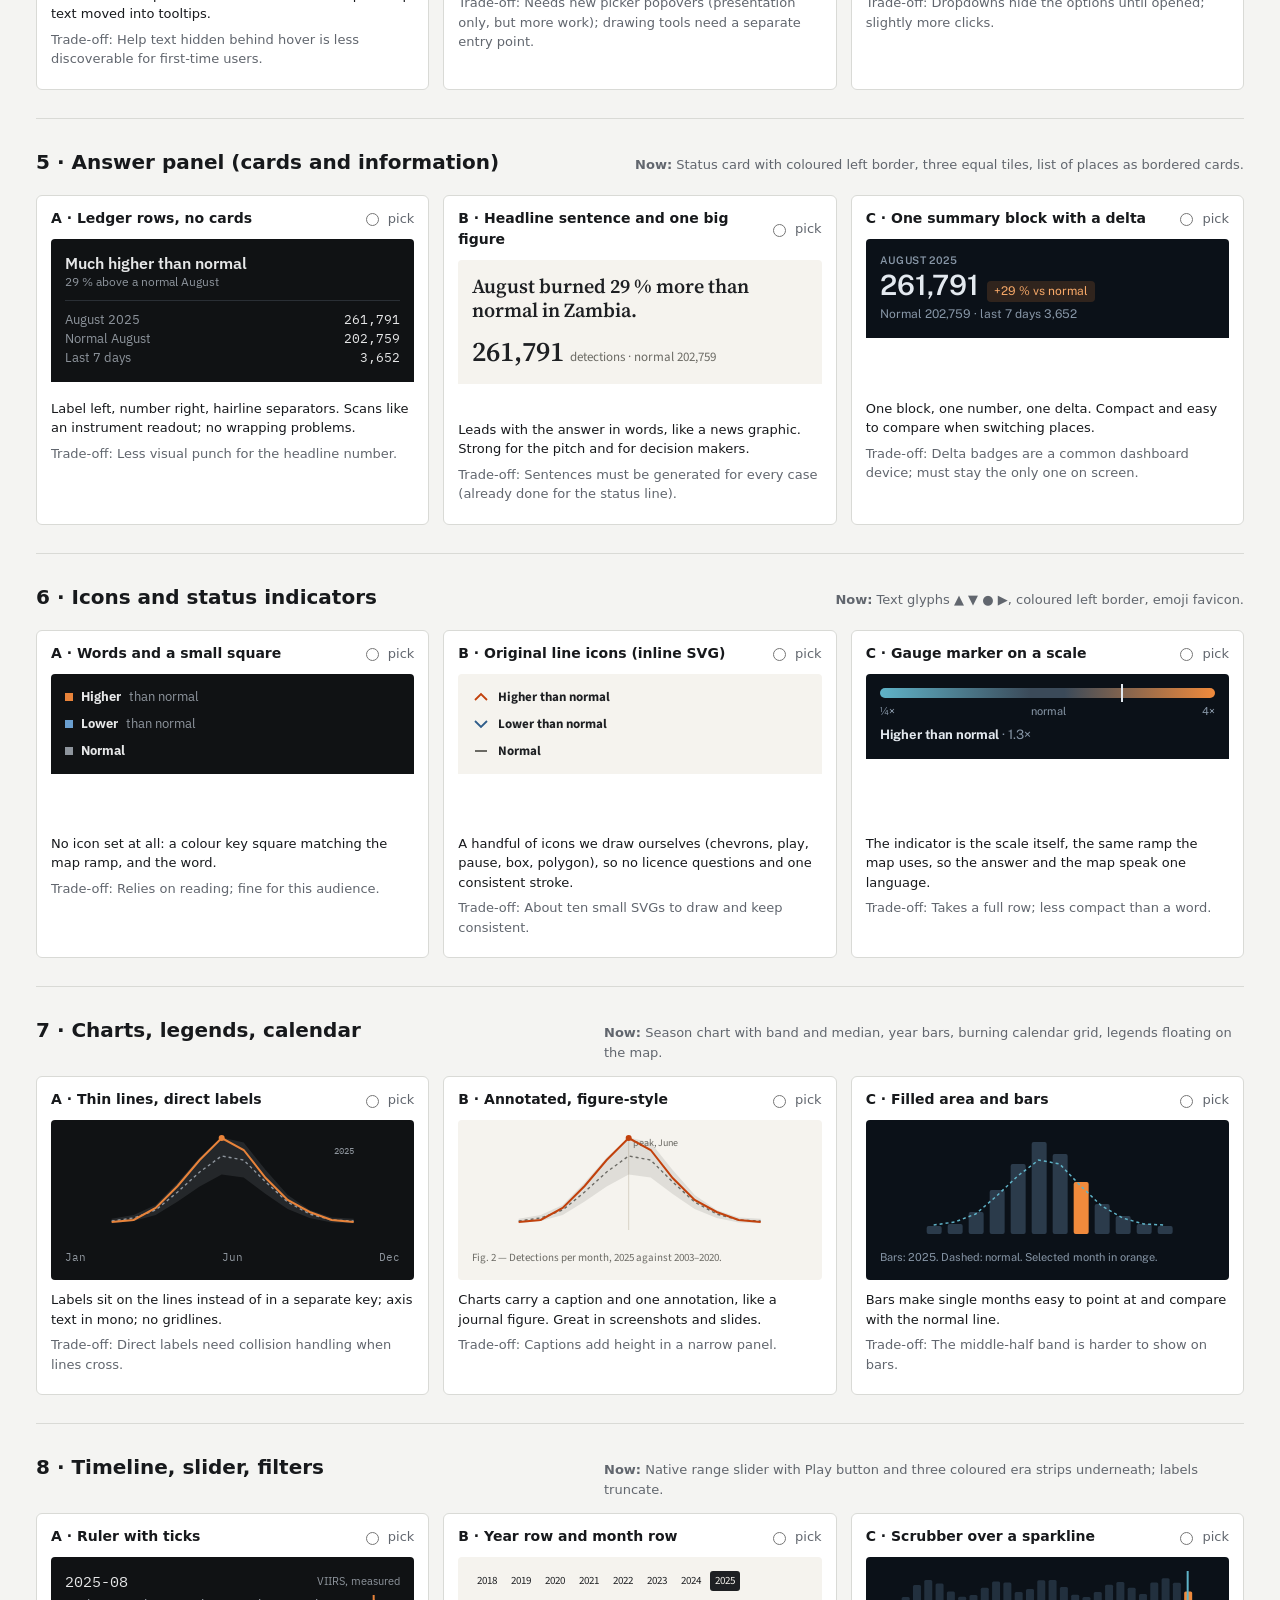
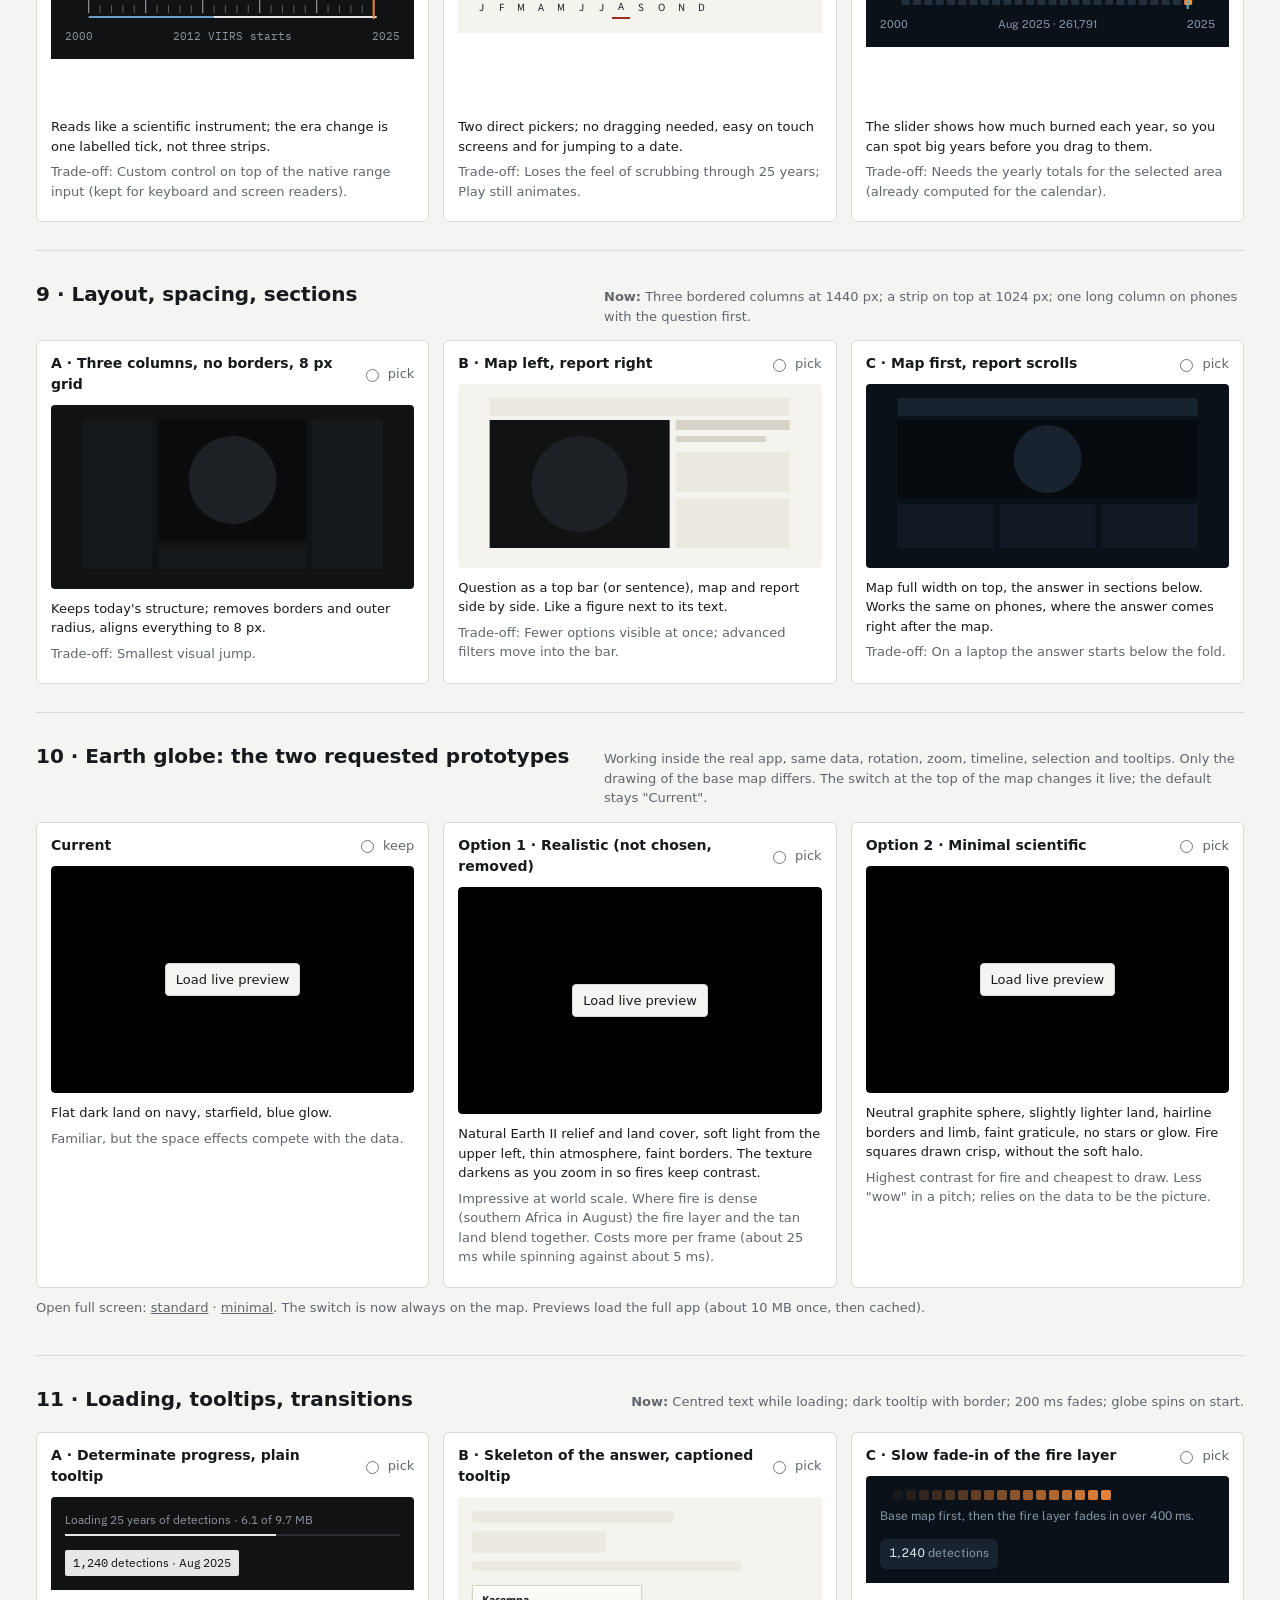
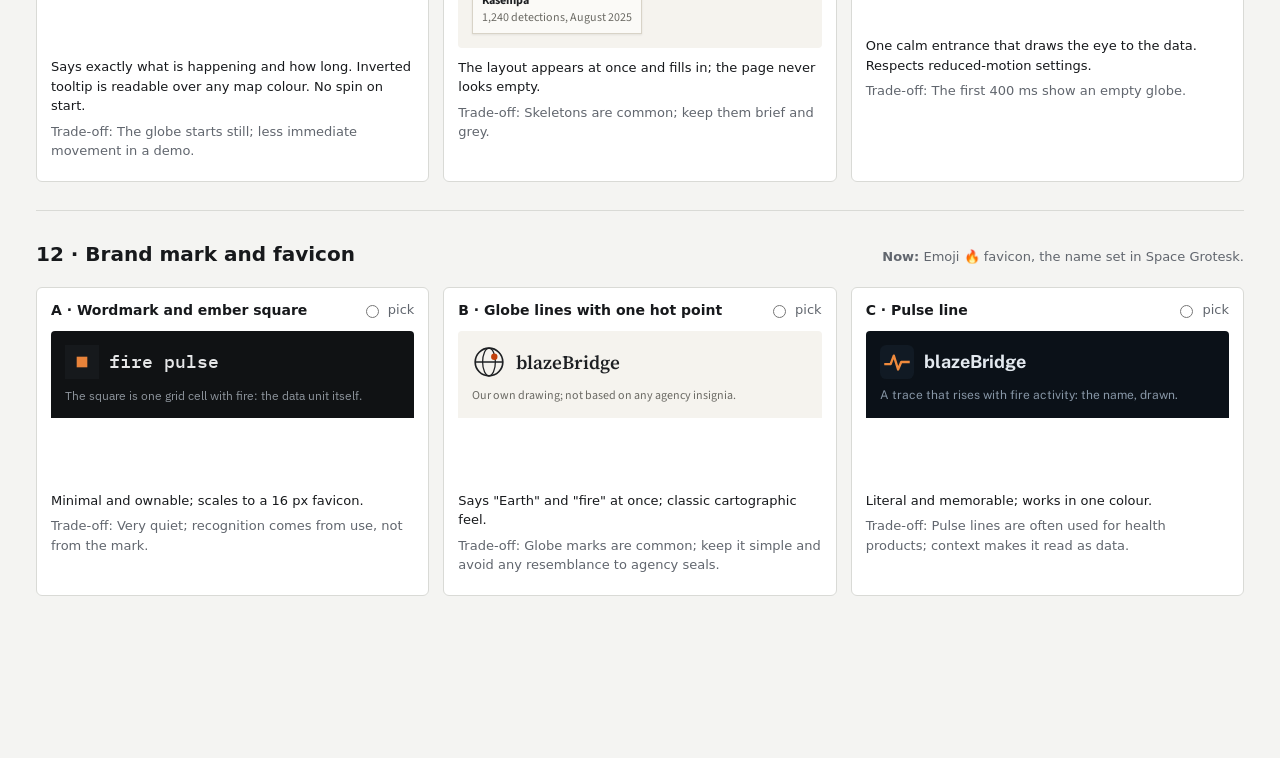
==== commit ade10a74: "Design review pages: blazeBridge too Co-Authored-By: Claude Opus 5.5 <noreply@anthropic.com>" ====
--- a/static/design/index.html
+++ b/static/design/index.html
@@ -3,7 +3,7 @@
 <head>
 <meta charset="utf-8">
 <meta name="viewport" content="width=device-width, initial-scale=1">
-<title>Fire Pulse design review</title>
+<title>blazeBridge design review</title>
 <link rel="icon" href="data:image/svg+xml,%3Csvg xmlns='http://www.w3.org/2000/svg' viewBox='0 0 32 32'%3E%3Crect width='32' height='32' rx='4' fill='%23111316'/%3E%3Cpath d='M4 20h6l3-9 4 14 3-8h8' fill='none' stroke='%23e8833a' stroke-width='2.4' stroke-linejoin='round'/%3E%3C/svg%3E">
 <!-- All five families are SIL Open Font License 1.1 (commercial use allowed). Loaded here only to preview them. -->
 <link rel="stylesheet" href="https://fonts.googleapis.com/css2?family=IBM+Plex+Mono:wght@400;500&family=IBM+Plex+Sans:wght@400;500;600&family=Public+Sans:wght@400;500;600;700&family=Source+Sans+3:wght@400;600&family=Source+Serif+4:opsz,wght@8..60,500;8..60,600&display=swap">
@@ -79,7 +79,7 @@
 </head>
 <body>
 <div class="wrap">
-  <h1>Fire Pulse: design review</h1>
+  <h1>blazeBridge: design review</h1>
   <p><b>Applied on 14 November 2026:</b> type=B, color=A, buttons=A, controls=C, answer=B, icons=C, charts=C, layout=B, globe=Standard + Minimal (switch on the map), motion=A, brand=B. Elements 8 (timeline) kept as it was.</p>
   <p class="muted">Phase 1 audit and Phase 2 alternatives, kept as the record of the review. Pick A, B or C for each element (or none to keep what is there now), then send the summary line at the bottom. Each letter is one coherent direction, so picking the same letter everywhere gives a consistent result; mixing works too.</p>
   <div class="row" style="gap:18px;margin:14px 0 0;font-size:14px">
@@ -250,9 +250,9 @@
  {id:'brand', name:'12 · Brand mark and favicon', now:'Emoji 🔥 favicon, the name set in Space Grotesk.',
   A:['Wordmark and ember square', `<div class="dA"><div class="row" style="gap:10px"><svg width="34" height="34" viewBox="0 0 32 32"><rect width="32" height="32" fill="#16191c"/><rect x="11" y="11" width="10" height="10" fill="#e8833a"/></svg><span style="font:500 18px var(--c-num)">fire&nbsp;pulse</span></div><div class="mu" style="font-size:12px;margin-top:8px">The square is one grid cell with fire: the data unit itself.</div></div>`,
      'Minimal and ownable; scales to a 16 px favicon.', 'Very quiet; recognition comes from use, not from the mark.'],
-  B:['Globe lines with one hot point', `<div class="dB"><div class="row" style="gap:10px"><svg width="34" height="34" viewBox="0 0 32 32"><circle cx="16" cy="16" r="13" fill="none" stroke="#1e2023" stroke-width="1.6"/><ellipse cx="16" cy="16" rx="6" ry="13" fill="none" stroke="#1e2023" stroke-width="1.2"/><path d="M3 16h26" stroke="#1e2023" stroke-width="1.2"/><circle cx="21" cy="11" r="3" fill="#c2410c"/></svg><span style="font:600 19px var(--c-head)">Fire Pulse</span></div><div class="mu" style="font-size:12px;margin-top:8px">Our own drawing; not based on any agency insignia.</div></div>`,
+  B:['Globe lines with one hot point', `<div class="dB"><div class="row" style="gap:10px"><svg width="34" height="34" viewBox="0 0 32 32"><circle cx="16" cy="16" r="13" fill="none" stroke="#1e2023" stroke-width="1.6"/><ellipse cx="16" cy="16" rx="6" ry="13" fill="none" stroke="#1e2023" stroke-width="1.2"/><path d="M3 16h26" stroke="#1e2023" stroke-width="1.2"/><circle cx="21" cy="11" r="3" fill="#c2410c"/></svg><span style="font:600 19px var(--c-head)">blazeBridge</span></div><div class="mu" style="font-size:12px;margin-top:8px">Our own drawing; not based on any agency insignia.</div></div>`,
      'Says "Earth" and "fire" at once; classic cartographic feel.', 'Globe marks are common; keep it simple and avoid any resemblance to agency seals.'],
-  C:['Pulse line', `<div class="dC"><div class="row" style="gap:10px"><svg width="34" height="34" viewBox="0 0 32 32"><rect width="32" height="32" rx="6" fill="#111a24"/><path d="M4 18h6l3-8 4 13 3-7h8" fill="none" stroke="#f08a3c" stroke-width="2.2" stroke-linejoin="round"/></svg><span style="font:700 18px var(--c-head)">Fire Pulse</span></div><div class="mu" style="font-size:12px;margin-top:8px">A trace that rises with fire activity: the name, drawn.</div></div>`,
+  C:['Pulse line', `<div class="dC"><div class="row" style="gap:10px"><svg width="34" height="34" viewBox="0 0 32 32"><rect width="32" height="32" rx="6" fill="#111a24"/><path d="M4 18h6l3-8 4 13 3-7h8" fill="none" stroke="#f08a3c" stroke-width="2.2" stroke-linejoin="round"/></svg><span style="font:700 18px var(--c-head)">blazeBridge</span></div><div class="mu" style="font-size:12px;margin-top:8px">A trace that rises with fire activity: the name, drawn.</div></div>`,
      'Literal and memorable; works in one colour.', 'Pulse lines are often used for health products; context makes it read as data.']},
 ];
 
